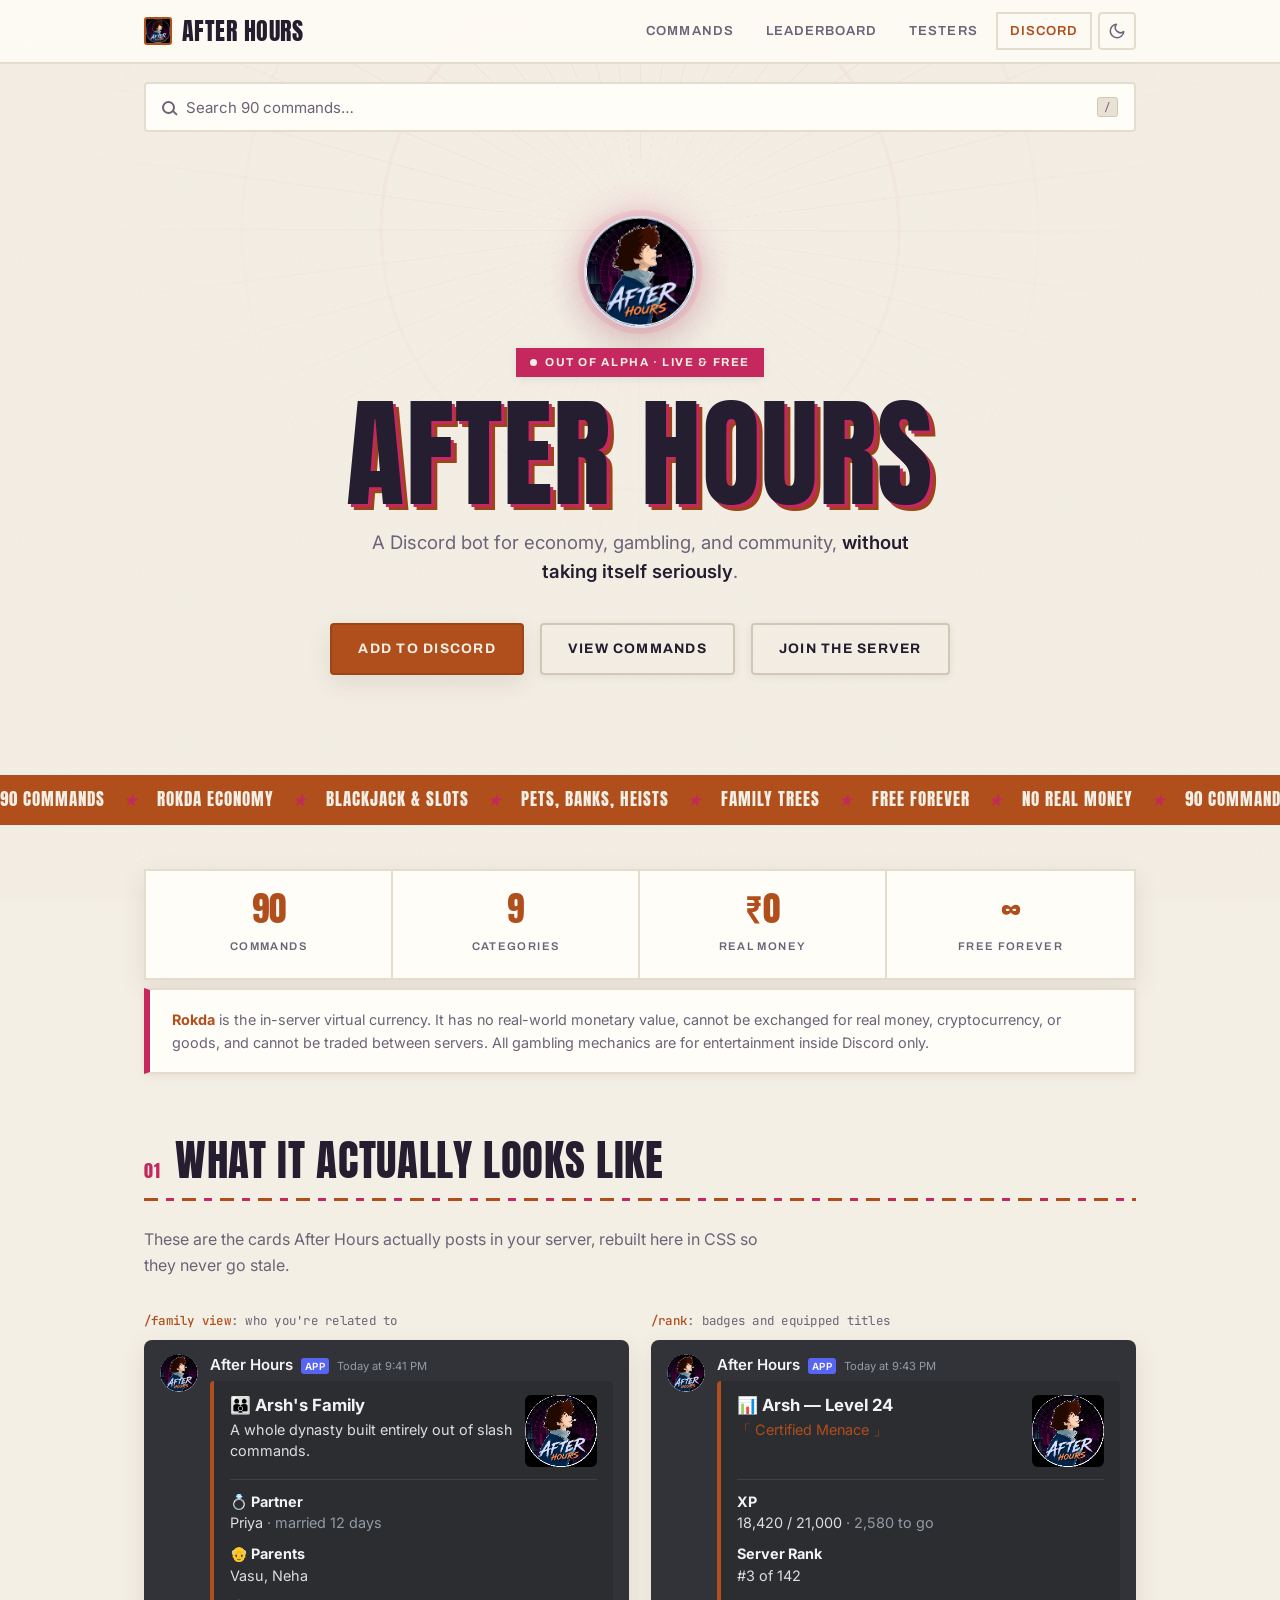
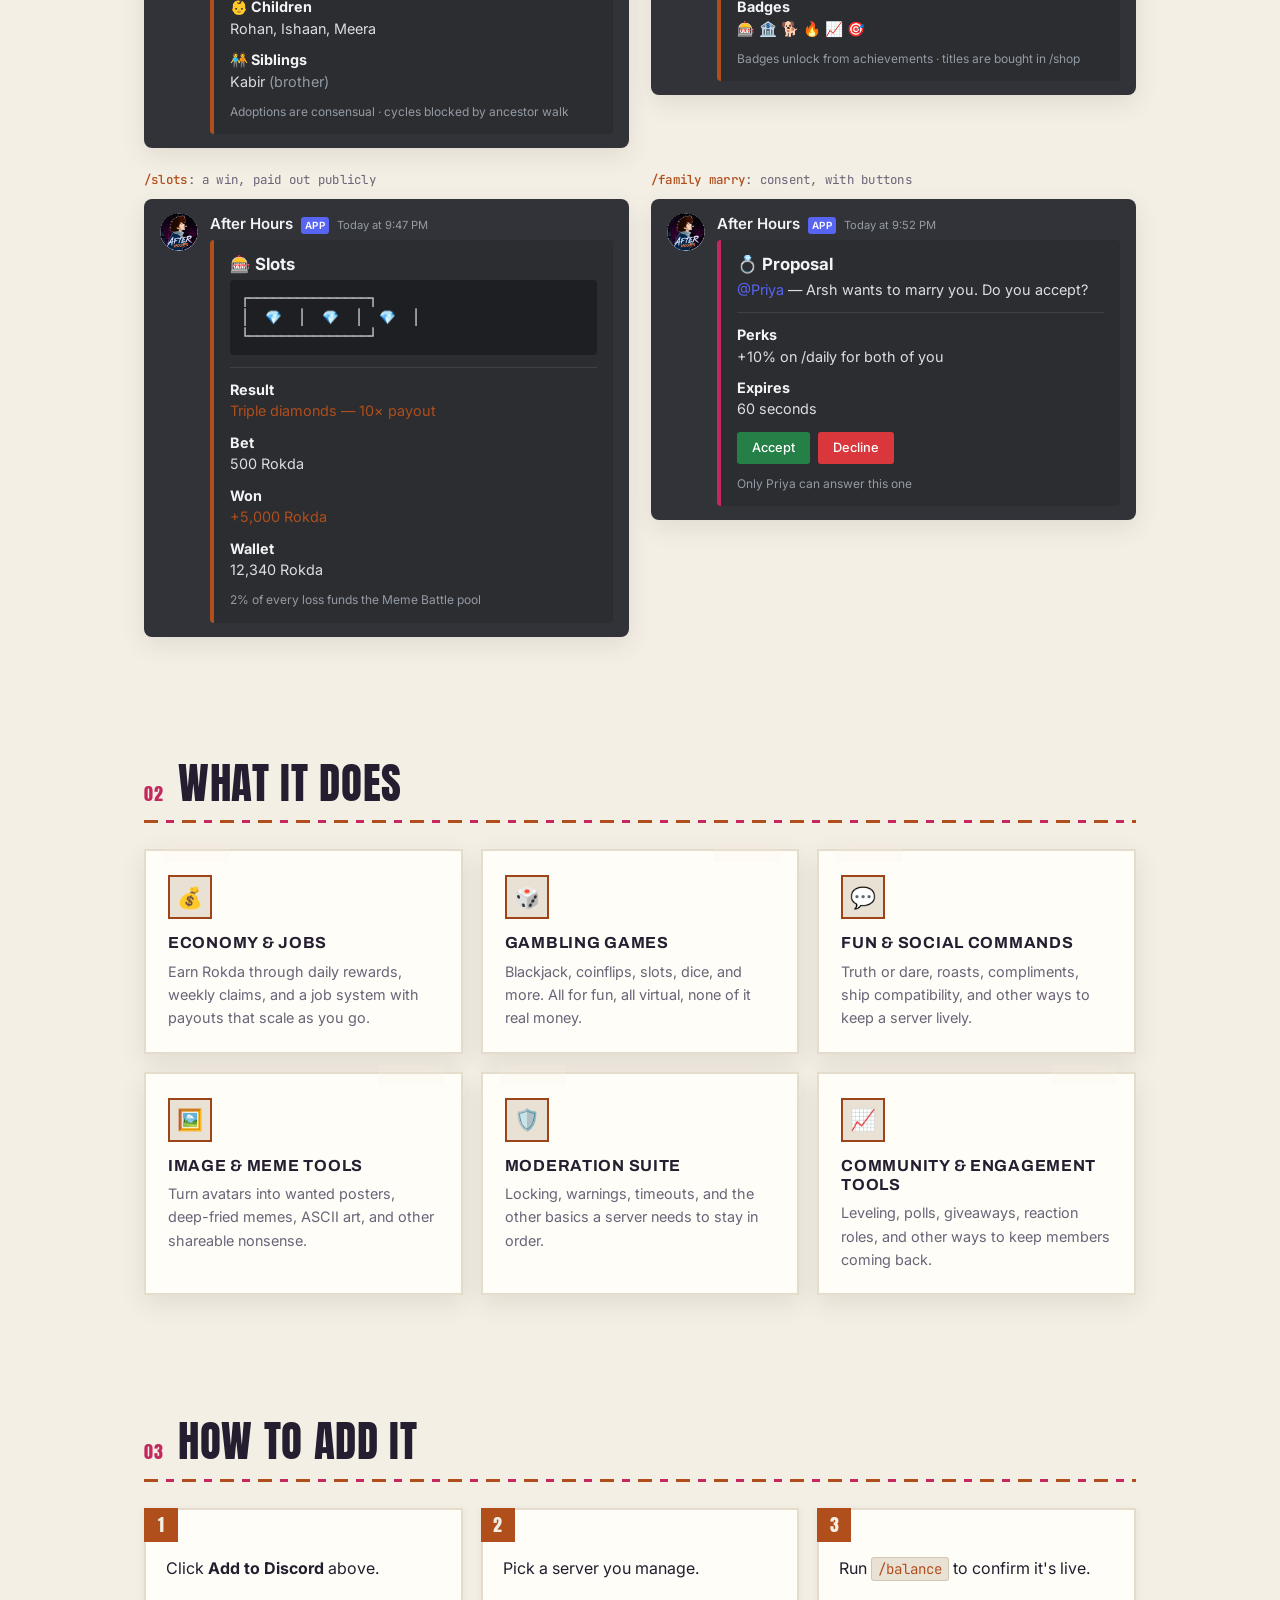
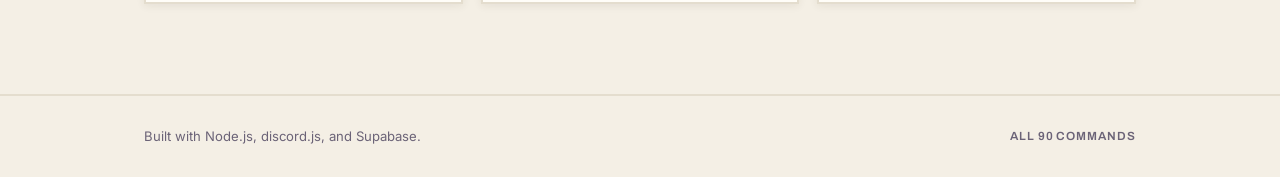
==== index.html @ ec066cab "Update Add-to-Discord invite to the correct permissions" ====
<!doctype html>
<html lang="en">
<head>
  <meta charset="UTF-8" />
  <meta name="viewport" content="width=device-width, initial-scale=1.0" />
  <script>(function(){try{var t=localStorage.getItem('ah-theme')||(matchMedia('(prefers-color-scheme: light)').matches?'light':'dark');document.documentElement.setAttribute('data-theme',t);}catch(e){}})();</script>
  <title>After Hours: A Discord Bot for Economy, Gambling &amp; Community</title>
  <meta name="description" content="After Hours is a Discord bot for economy, gambling, and community, without taking itself seriously. 90 commands, free forever." />

  <!-- Link previews. og:image is an absolute URL because Discord, Twitter and
       iMessage all fetch it without a page context — a relative path silently
       yields no card at all. 1200x630 is the ratio every one of them crops to.
       theme-color is what tints the stripe down the side of a Discord embed. -->
  <meta name="theme-color" content="#fd8547" />
  <link rel="canonical" href="https://afterhours.arshnah.in/" />

  <meta property="og:type" content="website" />
  <meta property="og:site_name" content="After Hours" />
  <meta property="og:url" content="https://afterhours.arshnah.in/" />
  <meta property="og:title" content="After Hours: A Discord Bot for Economy, Gambling &amp; Community" />
  <meta property="og:description" content="After Hours is a Discord bot for economy, gambling, and community, without taking itself seriously. 90 commands, free forever." />
  <meta property="og:image" content="https://afterhours.arshnah.in/assets/og.png" />
  <meta property="og:image:width" content="1200" />
  <meta property="og:image:height" content="630" />
  <meta property="og:image:alt" content="After Hours — a Discord bot for economy, gambling and community" />

  <meta name="twitter:card" content="summary_large_image" />
  <meta name="twitter:title" content="After Hours: A Discord Bot for Economy, Gambling &amp; Community" />
  <meta name="twitter:description" content="After Hours is a Discord bot for economy, gambling, and community, without taking itself seriously. 90 commands, free forever." />
  <meta name="twitter:image" content="https://afterhours.arshnah.in/assets/og.png" />


  <link rel="preconnect" href="https://fonts.googleapis.com" />
  <link rel="preconnect" href="https://fonts.gstatic.com" crossorigin />
  <link href="https://fonts.googleapis.com/css2?family=Anton&family=Archivo:wght@600;700&family=Inter:wght@400;500;600;700&family=JetBrains+Mono:wght@400;500&display=swap" rel="stylesheet" />

  <link rel="icon" type="image/png" href="assets/avatar-64.png" />
  <!-- Live stats source. Empty = disabled, and the hardcoded numbers below
       stand as-is. Set this to the API origin once it's behind TLS. -->
  <meta name="jugaad-api" content="https://jugaadapi.arshnah.in" />

  <link rel="stylesheet" href="styles.css" />
</head>
<body>

  <header class="site-header">
    <div class="container">
      <a href="index.html" class="site-logo"><img src="assets/avatar-128.png" alt="" class="logo-img" />After Hours</a>
      <nav class="site-nav">
        <a href="commands.html">Commands</a>
        <a href="leaderboard.html">Leaderboard</a>
        <a href="testers.html">Testers</a>
        <a href="https://discord.gg/CcgstekFs9" class="nav-discord">Discord</a>
        <button type="button" class="theme-toggle" id="theme-toggle" aria-label="Toggle light and dark theme" title="Toggle light / dark">
          <svg class="icon-sun" viewBox="0 0 24 24" fill="none" stroke="currentColor" stroke-width="2" stroke-linecap="round" stroke-linejoin="round" aria-hidden="true"><circle cx="12" cy="12" r="4"/><path d="M12 2v2M12 20v2M4.9 4.9l1.4 1.4M17.7 17.7l1.4 1.4M2 12h2M20 12h2M4.9 19.1l1.4-1.4M17.7 6.3l1.4-1.4"/></svg>
          <svg class="icon-moon" viewBox="0 0 24 24" fill="none" stroke="currentColor" stroke-width="2" stroke-linecap="round" stroke-linejoin="round" aria-hidden="true"><path d="M21 12.8A9 9 0 1 1 11.2 3 7 7 0 0 0 21 12.8z"/></svg>
        </button>
      </nav>
    </div>
  </header>

  <!-- index.html has nothing to filter in place, so its search field opens the
       palette. commands.html and testers.html use their own filter bars, which
       sit in the same spot, so every page has a search field under the header. -->
  <div class="search-trigger-wrap">
    <button type="button" class="search-trigger" id="search-trigger">
      <span class="mag" aria-hidden="true"></span>
      <span class="grow">Search 90 commands…</span>
      <kbd>/</kbd>
    </button>
  </div>

  <main>

    <section class="hero">
      <div class="container">
        <img src="assets/avatar-256.png" alt="After Hours bot avatar" class="hero-avatar" data-reveal />
        <span class="hero-badge" data-reveal><span class="dot"></span> Out of alpha &middot; live &amp; free</span>
        <h1 data-reveal data-reveal-delay="60">After Hours</h1>
        <p class="tagline" data-reveal data-reveal-delay="120">A Discord bot for economy, gambling, and community, <strong>without taking itself seriously</strong>.</p>
        <div class="hero-actions" data-reveal data-reveal-delay="180">
          <a href="https://discord.com/oauth2/authorize?client_id=1526129273075929159&permissions=1376939797590&integration_type=0&scope=bot+applications.commands" class="btn btn-primary">Add to Discord</a>
          <a href="commands.html" class="btn btn-secondary">View Commands</a>
          <a href="https://discord.gg/CcgstekFs9" class="btn btn-secondary">Join the Server</a>
        </div>
      </div>
    </section>

    <!-- The CSS scrolls the track to -50%, which is only seamless if the
         content is exactly two identical halves. Both copies live here rather
         than being cloned in JS so the loop can't break when JS doesn't run.
         Edit one span, edit the other to match. -->
    <div class="ticker" aria-hidden="true">
      <div class="ticker-track" id="ticker-track">
        <span>90 Commands<i class="sep">★</i>Rokda Economy<i class="sep">★</i>Blackjack &amp; Slots<i class="sep">★</i>Pets, Banks, Heists<i class="sep">★</i>Family Trees<i class="sep">★</i>Free Forever<i class="sep">★</i>No Real Money<i class="sep">★</i></span>
        <span>90 Commands<i class="sep">★</i>Rokda Economy<i class="sep">★</i>Blackjack &amp; Slots<i class="sep">★</i>Pets, Banks, Heists<i class="sep">★</i>Family Trees<i class="sep">★</i>Free Forever<i class="sep">★</i>No Real Money<i class="sep">★</i></span>
      </div>
    </div>

    <section class="stats-section" style="padding-top:44px;padding-bottom:0;">
      <div class="container">
        <div class="stat-strip" data-reveal>
          <div><span class="n" data-stat="commands">90</span><span class="l">Commands</span></div>
          <div><span class="n">9</span><span class="l">Categories</span></div>
          <div><span class="n">₹0</span><span class="l">Real Money</span></div>
          <div><span class="n">∞</span><span class="l">Free Forever</span></div>
        </div>
      </div>
    </section>

    <section class="compliance">
      <div class="container">
        <p><strong>Rokda</strong> is the in-server virtual currency. It has no real-world monetary value, cannot be exchanged for real money, cryptocurrency, or goods, and cannot be traded between servers. All gambling mechanics are for entertainment inside Discord only.</p>
      </div>
    </section>

    <!-- Proof. These are the bot's real Components V2 containers rebuilt in
         HTML/CSS — accent bar, heading, thumbnail, divider, fields, footer —
         so they can't go stale the way screenshots do. Structure mirrors
         rokdaContainer() in Jugaad-Bot/lib/components.js. -->
    <section class="proof">
      <div class="container">
        <div class="section-head" data-reveal>
          <span class="num">01</span>
          <h2>What it actually looks like</h2>
        </div>
        <div class="rule-torn"></div>
        <p class="section-intro" data-reveal>These are the cards After Hours actually posts in your server, rebuilt here in CSS so they never go stale.</p>

        <div class="proof-grid">

          <figure class="proof-item" data-reveal>
            <figcaption><b>/family view</b>: who you're related to</figcaption>
            <div class="dc">
              <div class="dc-msg">
                <img src="assets/avatar-128.png" alt="" class="dc-pfp" />
                <div class="dc-body">
                  <div class="dc-meta">
                    <span class="dc-name">After Hours</span>
                    <span class="dc-tag">App</span>
                    <span class="dc-time">Today at 9:41 PM</span>
                  </div>
                  <div class="dc-card">
                    <div class="dc-head">
                      <div>
                        <p class="dc-title">👪 Arsh's Family</p>
                        <p class="dc-desc">A whole dynasty built entirely out of slash commands.</p>
                      </div>
                      <img src="assets/avatar-128.png" alt="" class="dc-thumb" />
                    </div>
                    <hr class="dc-div" />
                    <div class="dc-field"><b>💍 Partner</b>Priya <span style="color:#949ba4">· married 12 days</span></div>
                    <div class="dc-field"><b>👴 Parents</b>Vasu, Neha</div>
                    <div class="dc-field"><b>👶 Children</b>Rohan, Ishaan, Meera</div>
                    <div class="dc-field"><b>🧑‍🤝‍🧑 Siblings</b>Kabir <span style="color:#949ba4">(brother)</span></div>
                    <p class="dc-foot">Adoptions are consensual · cycles blocked by ancestor walk</p>
                  </div>
                </div>
              </div>
            </div>
          </figure>

          <figure class="proof-item" data-reveal data-reveal-delay="80">
            <figcaption><b>/rank</b>: badges and equipped titles</figcaption>
            <div class="dc">
              <div class="dc-msg">
                <img src="assets/avatar-128.png" alt="" class="dc-pfp" />
                <div class="dc-body">
                  <div class="dc-meta">
                    <span class="dc-name">After Hours</span>
                    <span class="dc-tag">App</span>
                    <span class="dc-time">Today at 9:43 PM</span>
                  </div>
                  <div class="dc-card">
                    <div class="dc-head">
                      <div>
                        <p class="dc-title">📊 Arsh — Level 24</p>
                        <p class="dc-desc"><span class="dc-gold">「 Certified Menace 」</span></p>
                      </div>
                      <img src="assets/avatar-128.png" alt="" class="dc-thumb" />
                    </div>
                    <hr class="dc-div" />
                    <div class="dc-field"><b>XP</b>18,420 / 21,000 <span style="color:#949ba4">· 2,580 to go</span></div>
                    <div class="dc-field"><b>Server Rank</b>#3 of 142</div>
                    <div class="dc-field"><b>Badges</b>🎰 🏦 🐕 🔥 📈 🎯</div>
                    <p class="dc-foot">Badges unlock from achievements · titles are bought in /shop</p>
                  </div>
                </div>
              </div>
            </div>
          </figure>

          <figure class="proof-item" data-reveal>
            <figcaption><b>/slots</b>: a win, paid out publicly</figcaption>
            <div class="dc">
              <div class="dc-msg">
                <img src="assets/avatar-128.png" alt="" class="dc-pfp" />
                <div class="dc-body">
                  <div class="dc-meta">
                    <span class="dc-name">After Hours</span>
                    <span class="dc-tag">App</span>
                    <span class="dc-time">Today at 9:47 PM</span>
                  </div>
                  <div class="dc-card">
                    <p class="dc-title">🎰 Slots</p>
                    <pre class="dc-mono">┌───────────────┐
│  💎  │  💎  │  💎  │
└───────────────┘</pre>
                    <hr class="dc-div" />
                    <div class="dc-field"><b>Result</b><span class="dc-gold">Triple diamonds — 10× payout</span></div>
                    <div class="dc-field"><b>Bet</b>500 Rokda</div>
                    <div class="dc-field"><b>Won</b><span class="dc-gold">+5,000 Rokda</span></div>
                    <div class="dc-field"><b>Wallet</b>12,340 Rokda</div>
                    <p class="dc-foot">2% of every loss funds the Meme Battle pool</p>
                  </div>
                </div>
              </div>
            </div>
          </figure>

          <figure class="proof-item" data-reveal data-reveal-delay="80">
            <figcaption><b>/family marry</b>: consent, with buttons</figcaption>
            <div class="dc">
              <div class="dc-msg">
                <img src="assets/avatar-128.png" alt="" class="dc-pfp" />
                <div class="dc-body">
                  <div class="dc-meta">
                    <span class="dc-name">After Hours</span>
                    <span class="dc-tag">App</span>
                    <span class="dc-time">Today at 9:52 PM</span>
                  </div>
                  <div class="dc-card red">
                    <p class="dc-title">💍 Proposal</p>
                    <p class="dc-desc"><span style="color:#5865f2">@Priya</span> — Arsh wants to marry you. Do you accept?</p>
                    <hr class="dc-div" />
                    <div class="dc-field"><b>Perks</b>+10% on /daily for both of you</div>
                    <div class="dc-field"><b>Expires</b>60 seconds</div>
                    <div class="dc-btns">
                      <span class="dc-btn green">Accept</span>
                      <span class="dc-btn red">Decline</span>
                    </div>
                    <p class="dc-foot">Only Priya can answer this one</p>
                  </div>
                </div>
              </div>
            </div>
          </figure>

        </div>
      </div>
    </section>

    <section class="features">
      <div class="container">
        <div class="section-head" data-reveal>
          <span class="num">02</span>
          <h2>What it does</h2>
        </div>
        <div class="rule-torn"></div>
        <div class="feature-grid">
          <article class="feature-card" data-reveal>
            <span class="icon">💰</span>
            <h3>Economy &amp; Jobs</h3>
            <p>Earn Rokda through daily rewards, weekly claims, and a job system with payouts that scale as you go.</p>
          </article>
          <article class="feature-card" data-reveal data-reveal-delay="70">
            <span class="icon">🎲</span>
            <h3>Gambling Games</h3>
            <p>Blackjack, coinflips, slots, dice, and more. All for fun, all virtual, none of it real money.</p>
          </article>
          <article class="feature-card" data-reveal data-reveal-delay="140">
            <span class="icon">💬</span>
            <h3>Fun &amp; Social Commands</h3>
            <p>Truth or dare, roasts, compliments, ship compatibility, and other ways to keep a server lively.</p>
          </article>
          <article class="feature-card" data-reveal>
            <span class="icon">🖼️</span>
            <h3>Image &amp; Meme Tools</h3>
            <p>Turn avatars into wanted posters, deep-fried memes, ASCII art, and other shareable nonsense.</p>
          </article>
          <article class="feature-card" data-reveal data-reveal-delay="70">
            <span class="icon">🛡️</span>
            <h3>Moderation Suite</h3>
            <p>Locking, warnings, timeouts, and the other basics a server needs to stay in order.</p>
          </article>
          <article class="feature-card" data-reveal data-reveal-delay="140">
            <span class="icon">📈</span>
            <h3>Community &amp; Engagement Tools</h3>
            <p>Leveling, polls, giveaways, reaction roles, and other ways to keep members coming back.</p>
          </article>
        </div>
      </div>
    </section>

    <section class="how-to-add">
      <div class="container">
        <div class="section-head" data-reveal>
          <span class="num">03</span>
          <h2>How to add it</h2>
        </div>
        <div class="rule-torn"></div>
        <ol class="steps">
          <li data-reveal>Click <strong>Add to Discord</strong> above.</li>
          <li data-reveal data-reveal-delay="70">Pick a server you manage.</li>
          <li data-reveal data-reveal-delay="140">Run <code>/balance</code> to confirm it's live.</li>
        </ol>
      </div>
    </section>

  </main>

  <footer class="site-footer">
    <div class="container">
      <span>Built with Node.js, discord.js, and Supabase.</span>
      <a href="commands.html">All 90 Commands</a>
    </div>
  </footer>

  <button type="button" class="to-top" aria-label="Back to top">
    <svg viewBox="0 0 24 24" fill="none" stroke="currentColor" stroke-width="2.4" stroke-linecap="round" stroke-linejoin="round" aria-hidden="true">
      <path d="M12 19V5M5 12l7-7 7 7" />
    </svg>
  </button>

  <script src="script.js"></script>
</body>
</html>
---- styles.css ----
/* ==========================================================================
   After Hours — shared stylesheet

   Design lane: the avatar's own world. A city after midnight, a ferris wheel
   turning behind him, neon doing the work the sun isn't. Violet-black ground,
   ember and magenta signage, periwinkle haze where paper used to be.

   This replaced a truck-art / risograph poster lane. The translation that
   mattered was not the palette but the DEVICES: offset shadows and taped tilts
   are how ink sits on paper, and neither means anything at night. They became
   glow and alignment. The halftone dot field became the ferris wheel.

   The one deliberate exception: the Discord mockups on the landing page keep
   real Discord greys. The contrast is the point — a lit street wrapped around
   a pristine screenshot-accurate card reads as "proof".
   ========================================================================== */

:root {
  /* ── After Hours ──────────────────────────────────────────────────────────
     Every value below is sampled from the avatar, so the site and the profile
     picture are the same place: a city at night, a ferris wheel behind him,
     neon holding the dark up.

     The base is violet-black, NOT neutral black — the avatar's night has a
     purple cast and a grey-black next to it reads as dead. */
  --night: #0a0710;
  --night-deep: #06040b;
  --night-raise: #17111f;
  --night-raise-hi: #221a2d;

  /* The pale "AFTER" lettering. Stands in for what used to be newsprint —
     there is no paper in a night scene, so the light value is haze. */
  --haze: #bacafc;
  --haze-dim: #8f9ac9;

  --edge: #2a2038;
  --edge-hi: #3d2f52;

  --text: #e4e6f5;
  --text-muted: #8b86a0;

  /* The orange "HOURS" lettering. Matches ROKDA_GOLD (0xfd8547) in
     lib/embeds.js, so an embed and the site are literally the same orange. */
  --ember: #fd8547;
  --ember-hi: #ffa877;
  --ember-deep: #c25f2c;
  /* The ferris wheel behind him. */
  --neon: #d6336c;
  /* His jacket. */
  --deep-blue: #0c4275;

  --ember-rgb: 253, 133, 71;
  --neon-rgb: 214, 51, 108;
  --deep-blue-rgb: 12, 66, 117;
  --haze-rgb: 186, 202, 252;

  /* ── Names the rest of the sheet already uses ──────────────────────────────
     1,900 lines and four pages reference the old truck-art names. Repointing
     them here retones the whole site from one block, instead of a rename that
     would touch every rule and every page for no visual difference. */
  --ink: var(--night);
  --ink-deep: var(--night-deep);
  --ink-raise: var(--night-raise);
  --ink-raise-hi: var(--night-raise-hi);
  --paper: var(--haze);
  --paper-dim: var(--haze-dim);
  --rule: var(--edge);
  --rule-hi: var(--edge-hi);

  --gold: var(--ember);
  --gold-hi: var(--ember-hi);
  --gold-deep: var(--ember-deep);
  --vermilion: var(--neon);
  --marigold: var(--ember-hi);
  --peacock: var(--deep-blue);

  --gold-rgb: var(--ember-rgb);
  --vermilion-rgb: var(--neon-rgb);
  --marigold-rgb: var(--ember-rgb);
  --peacock-rgb: var(--deep-blue-rgb);

  /* Legacy aliases — commands.html / testers.html markup still asks for these. */
  --accent: var(--gold);
  --accent-hover: var(--gold-hi);
  --accent-rgb: var(--gold-rgb);
  --success: var(--peacock);
  --warning: var(--vermilion);
  --success-rgb: var(--peacock-rgb);
  --warning-rgb: var(--vermilion-rgb);
  --surface: var(--ink-raise);
  --surface-hi: var(--ink-raise-hi);
  --border: var(--rule);
  --border-hi: var(--rule-hi);
  --bg: var(--ink);
  --bg-deep: var(--ink-deep);

  --font-display: "Anton", "Arial Narrow", sans-serif;
  --font-heading: "Archivo", "Inter", sans-serif;
  --font-body: "Inter", sans-serif;
  --font-mono: "JetBrains Mono", ui-monospace, monospace;

  --content-width: 1040px;
  --radius: 4px;
  --radius-lg: 6px;

  --ease: cubic-bezier(0.4, 0, 0.2, 1);
  --ease-out: cubic-bezier(0.16, 1, 0.3, 1);
  --t-fast: 140ms var(--ease);
  --t-med: 260ms var(--ease);

  /* Hard offset shadows are a PRINT device — ink sitting proud of paper. This
     page is lit signage now, so depth comes from glow and falloff instead.
     Same variable names, so every card and button converts at once. */
  --shadow-sm: 0 2px 10px rgba(0, 0, 0, 0.5);
  --shadow-md: 0 6px 22px rgba(0, 0, 0, 0.55);
  --shadow-lg: 0 14px 44px rgba(0, 0, 0, 0.62);
  --shadow-gold: 0 0 24px rgba(var(--ember-rgb), 0.34);

  /* Tokenised so light mode retones them from one place: the translucent
     sticky header, and the hard offset shadow on buttons and feature cards. */
  --header-bg: rgba(16, 13, 10, 0.86);
  --header-bg-scrolled: rgba(16, 13, 10, 0.96);
  --offset-ink: rgba(0, 0, 0, 0.6);
  --shadow-neon: 0 0 26px rgba(var(--neon-rgb), 0.3);
}

* {
  box-sizing: border-box;
}

html {
  scroll-behavior: smooth;
}

body {
  margin: 0;
  background: var(--ink);
  color: var(--text);
  font-family: var(--font-body);
  font-size: 16px;
  line-height: 1.62;
  -webkit-font-smoothing: antialiased;
  position: relative;
  overflow-x: hidden;
}

/* ── The ferris wheel ───────────────────────────────────────────────────────
   The structure standing behind him in the avatar, rebuilt in CSS and parked
   behind the hero so the page opens on the same view the profile picture does.

   This replaces a halftone dot field, which was the right texture for a
   newsprint poster and means nothing at night. Spokes are a repeating conic
   gradient, the rims are ring stops in a radial gradient, and the whole thing
   is masked to fade out well before it reaches any text.

   No image, no markup, no animation — it is scenery, and a background that
   moves would fight the content for attention. */
body::before {
  content: "";
  position: fixed;
  top: -30vmax;
  left: 50%;
  width: 96vmax;
  height: 96vmax;
  transform: translateX(-50%);
  z-index: 0;
  pointer-events: none;
  background-image:
    repeating-conic-gradient(
      from 0deg,
      rgba(var(--neon-rgb), 0.19) 0deg 0.32deg,
      transparent 0.32deg 7.5deg
    ),
    radial-gradient(
      circle,
      transparent 0 29.6%,
      rgba(var(--neon-rgb), 0.17) 29.6% 30%,
      transparent 30% 45.6%,
      rgba(var(--neon-rgb), 0.13) 45.6% 46%,
      transparent 46% 61.6%,
      rgba(var(--neon-rgb), 0.09) 61.6% 62%,
      transparent 62%
    );
  -webkit-mask-image: radial-gradient(circle at 50% 32%, #000 6%, transparent 58%);
  mask-image: radial-gradient(circle at 50% 32%, #000 6%, transparent 58%);
  opacity: 0.9;
}

body::after {
  content: "";
  position: fixed;
  inset: 0;
  z-index: 0;
  pointer-events: none;
  opacity: 0.05;
  background-image: url("data:image/svg+xml,%3Csvg xmlns='http://www.w3.org/2000/svg' width='140' height='140'%3E%3Cfilter id='n'%3E%3CfeTurbulence type='fractalNoise' baseFrequency='0.85' numOctaves='3'/%3E%3C/filter%3E%3Crect width='140' height='140' filter='url(%23n)'/%3E%3C/svg%3E");
}

body > * {
  position: relative;
  z-index: 1;
}

::selection {
  background: var(--vermilion);
  color: #fff;
}

* {
  scrollbar-width: thin;
  scrollbar-color: var(--rule-hi) transparent;
}

::-webkit-scrollbar {
  width: 11px;
  height: 11px;
}

::-webkit-scrollbar-track {
  background: var(--ink-deep);
}

::-webkit-scrollbar-thumb {
  background: var(--rule-hi);
  border: 3px solid var(--ink-deep);
  border-radius: 6px;
}

::-webkit-scrollbar-thumb:hover {
  background: var(--gold-deep);
}

h1, h2, h3, h4 {
  font-family: var(--font-heading);
  font-weight: 700;
  line-height: 1.2;
  margin: 0 0 0.6em 0;
  letter-spacing: -0.01em;
}

p {
  margin: 0 0 1em 0;
}

a {
  color: var(--gold);
  text-decoration: none;
  transition: color var(--t-fast);
}

a:hover {
  color: var(--gold-hi);
}

:focus-visible {
  outline: 2px dashed var(--marigold);
  outline-offset: 3px;
}

code, .mono {
  font-family: var(--font-mono);
}

.container {
  max-width: var(--content-width);
  margin: 0 auto;
  padding: 0 24px;
}

/* ── Header ────────────────────────────────────────────────────────────── */

.site-header {
  border-bottom: 2px solid var(--rule);
  background: var(--header-bg);
  -webkit-backdrop-filter: blur(12px) saturate(150%);
  backdrop-filter: blur(12px) saturate(150%);
  position: sticky;
  top: 0;
  z-index: 20;
  transition: border-color var(--t-med), background var(--t-med);
}

.site-header.scrolled {
  background: var(--header-bg-scrolled);
  border-bottom-color: var(--gold-deep);
}

.site-header .container {
  display: flex;
  align-items: center;
  justify-content: space-between;
  height: 62px;
}

.site-logo {
  font-family: var(--font-display);
  font-weight: 400;
  font-size: 1.5rem;
  letter-spacing: 0.02em;
  text-transform: uppercase;
  color: var(--text);
  display: inline-flex;
  align-items: center;
  gap: 10px;
}

.site-logo:hover {
  color: var(--gold);
}

.logo-img {
  width: 28px;
  height: 28px;
  border-radius: 3px;
  border: 2px solid var(--gold);
  transition: transform var(--t-med) var(--ease-out);
}

.site-logo:hover .logo-img {
  transform: none;
}

.site-nav {
  display: flex;
  align-items: center;
  gap: 4px;
}

.site-nav a {
  color: var(--text-muted);
  font-family: var(--font-heading);
  font-weight: 600;
  font-size: 0.82rem;
  text-transform: uppercase;
  letter-spacing: 0.08em;
  padding: 6px 12px;
  border: 2px solid transparent;
  transition: color var(--t-fast), border-color var(--t-fast), background var(--t-fast);
}

/* The one nav item that leaves the site, so it carries the border at rest
   rather than only on hover. Same hover treatment as the rest, so it reads as
   part of the nav and not as an ad. */
.site-nav a.nav-discord {
  color: var(--gold);
  border-color: var(--rule);
}

.site-nav a:hover {
  color: var(--ink);
  background: var(--gold);
  border-color: var(--gold);
}

/* ── Buttons ───────────────────────────────────────────────────────────── */

.btn {
  display: inline-block;
  padding: 13px 26px;
  font-family: var(--font-heading);
  font-weight: 700;
  font-size: 0.86rem;
  text-transform: uppercase;
  letter-spacing: 0.09em;
  border: 2px solid var(--ink);
  border-radius: var(--radius);
  cursor: pointer;
  position: relative;
  transition: transform var(--t-fast), box-shadow var(--t-fast), background var(--t-fast),
    color var(--t-fast), border-color var(--t-fast);
}

/* Hard offset shadow, no blur — screen-print, not drop-shadow. */
.btn-primary {
  background: var(--gold);
  color: var(--ink);
  border-color: var(--gold-deep);
  box-shadow: var(--shadow-md);
}

.btn-primary:hover {
  color: var(--ink);
  background: var(--gold-hi);
  transform: translate(-2px, -2px);
  box-shadow: 6px 6px 0 var(--offset-ink);
}

.btn-primary:active {
  transform: translate(2px, 2px);
  box-shadow: 1px 1px 0 var(--offset-ink);
}

.btn-secondary {
  background: transparent;
  border-color: var(--rule-hi);
  color: var(--text);
  box-shadow: var(--shadow-sm);
}

.btn-secondary:hover {
  border-color: var(--vermilion);
  color: var(--vermilion);
  transform: translate(-2px, -2px);
  box-shadow: 4px 4px 0 var(--offset-ink);
}

.btn-secondary:active {
  transform: translate(1px, 1px);
  box-shadow: none;
}

/* ── Hero ──────────────────────────────────────────────────────────────── */

.hero {
  padding: 84px 0 56px;
  text-align: center;
  position: relative;
}

/* Round, because the art is already a circular badge and squaring it off cropped
   the ring he was drawn inside. It sits at the hub of the ferris wheel behind
   it, so the page opens on the same composition as the avatar itself. */
.hero-avatar {
  width: 112px;
  height: 112px;
  display: block;
  margin: 0 auto 20px;
  border: 2px solid rgba(var(--haze-rgb), 0.45);
  border-radius: 50%;
  box-shadow:
    0 0 0 6px rgba(var(--neon-rgb), 0.09),
    0 0 38px rgba(var(--neon-rgb), 0.34),
    var(--shadow-lg);
  transform: none;
}

.hero-badge {
  display: inline-flex;
  align-items: center;
  gap: 8px;
  font-family: var(--font-heading);
  font-size: 0.72rem;
  font-weight: 700;
  letter-spacing: 0.14em;
  text-transform: uppercase;
  color: var(--ink);
  background: var(--vermilion);
  padding: 5px 14px;
  margin-bottom: 22px;
  transform: none;
  box-shadow: var(--shadow-sm);
}

.hero-badge .dot {
  width: 7px;
  height: 7px;
  border-radius: 50%;
  background: var(--ink);
  animation: blink 1.4s steps(1) infinite;
}

@keyframes blink {
  0%, 60% { opacity: 1; }
  61%, 100% { opacity: 0.15; }
}

.hero h1 {
  font-family: var(--font-display);
  font-weight: 400;
  font-size: clamp(3.6rem, 12vw, 7.5rem);
  line-height: 0.9;
  letter-spacing: 0.01em;
  text-transform: uppercase;
  margin: 0 0 0.18em;
  color: var(--paper);
  /* Layered offset prints — the cheap-poster misregistration look. */
  text-shadow:
    3px 3px 0 var(--vermilion),
    6px 6px 0 var(--gold-deep);
}

.hero .tagline {
  color: var(--text-muted);
  font-size: 1.16rem;
  max-width: 560px;
  margin: 0 auto 2em;
  line-height: 1.55;
}

.hero .tagline strong {
  color: var(--paper);
  font-weight: 600;
}

.hero-actions {
  display: flex;
  gap: 16px;
  justify-content: center;
  flex-wrap: wrap;
}

/* ── Marquee ticker ────────────────────────────────────────────────────── */

.ticker {
  border-top: 2px solid var(--gold);
  border-bottom: 2px solid var(--gold);
  background: var(--gold);
  color: var(--ink);
  overflow: hidden;
  padding: 0;
  margin: 44px 0 0;
  white-space: nowrap;
}

.ticker-track {
  display: inline-flex;
  align-items: center;
  gap: 0;
  animation: scroll-left 34s linear infinite;
  will-change: transform;
}

.ticker:hover .ticker-track {
  animation-play-state: paused;
}

.ticker span {
  font-family: var(--font-display);
  font-size: 1.05rem;
  letter-spacing: 0.06em;
  text-transform: uppercase;
  padding: 9px 0;
}

.ticker .sep {
  padding: 0 18px;
  color: var(--vermilion);
}

@keyframes scroll-left {
  from { transform: translateX(0); }
  to { transform: translateX(-50%); }
}

/* ── Stat strip ────────────────────────────────────────────────────────── */

.stat-strip {
  display: grid;
  grid-template-columns: repeat(4, 1fr);
  gap: 0;
  border: 2px solid var(--rule);
  background: var(--ink-raise);
  margin: 0;
  box-shadow: var(--shadow-md);
}

.stat-strip div {
  padding: 20px 16px;
  text-align: center;
  border-right: 2px solid var(--rule);
}

.stat-strip div:last-child {
  border-right: none;
}

.stat-strip .n {
  display: block;
  font-family: var(--font-display);
  font-size: 2.2rem;
  line-height: 1;
  color: var(--gold);
  margin-bottom: 6px;
}

.stat-strip .l {
  font-family: var(--font-heading);
  font-size: 0.7rem;
  font-weight: 600;
  text-transform: uppercase;
  letter-spacing: 0.12em;
  color: var(--text-muted);
}

/* ── Sections ──────────────────────────────────────────────────────────── */

section {
  padding: 60px 0;
}

.section-head {
  display: flex;
  align-items: baseline;
  gap: 14px;
  margin-bottom: 8px;
}

.section-head .num {
  font-family: var(--font-display);
  font-size: 1.1rem;
  color: var(--vermilion);
  letter-spacing: 0.06em;
  flex: none;
}

section > .container > h2,
.section-head h2 {
  font-family: var(--font-display);
  font-weight: 400;
  font-size: clamp(1.9rem, 4.6vw, 2.7rem);
  text-transform: uppercase;
  letter-spacing: 0.015em;
  color: var(--paper);
  margin: 0;
}

.section-intro {
  color: var(--text-muted);
  max-width: 620px;
  margin-bottom: 32px;
}

/* Torn-edge rule under a section head */
.rule-torn {
  height: 3px;
  background: repeating-linear-gradient(
    90deg,
    var(--gold) 0 14px,
    transparent 14px 22px,
    var(--vermilion) 22px 30px,
    transparent 30px 38px
  );
  margin: 12px 0 26px;
}

/* ── Compliance notice ─────────────────────────────────────────────────── */

.compliance {
  padding: 8px 0 0;
}

.compliance .container {
  background: var(--ink-raise);
  border: 2px solid var(--rule);
  border-left: 6px solid var(--vermilion);
  padding: 18px 22px;
  max-width: calc(var(--content-width) - 48px);
  box-shadow: var(--shadow-sm);
}

.compliance p {
  margin: 0;
  font-size: 0.9rem;
  color: var(--text-muted);
}

.compliance strong {
  color: var(--gold);
}

/* ── Proof: Discord Components V2 mockups ──────────────────────────────────
   Rebuilt in pure HTML/CSS from lib/components.js rokdaContainer(): accent bar
   on the left, `## title` heading, description, optional thumbnail, a divider
   before fields, `**name**` + value blocks, and `-# footer` subtext.
   Deliberately uses Discord's own greys, not the site palette. */

.proof-grid {
  display: grid;
  grid-template-columns: repeat(2, 1fr);
  gap: 22px;
  align-items: start;
}

.proof-item > figcaption {
  font-family: var(--font-mono);
  font-size: 0.78rem;
  color: var(--text-muted);
  margin-bottom: 9px;
  letter-spacing: 0.02em;
}

.proof-item > figcaption b {
  color: var(--gold);
  font-weight: 500;
}

.proof-item {
  margin: 0;
}

.dc {
  background: #313338;
  border-radius: 8px;
  padding: 14px 16px;
  font-family: "gg sans", "Inter", sans-serif;
  font-size: 0.9rem;
  line-height: 1.42;
  color: #dbdee1;
  box-shadow: var(--shadow-md);
}

.dc-msg {
  display: flex;
  gap: 12px;
}

.dc-pfp {
  width: 38px;
  height: 38px;
  border-radius: 50%;
  flex: none;
  object-fit: cover;
}

.dc-body {
  min-width: 0;
  flex: 1;
}

.dc-meta {
  display: flex;
  align-items: baseline;
  gap: 8px;
  margin-bottom: 5px;
}

.dc-name {
  font-weight: 600;
  color: #f2f3f5;
  font-size: 0.94rem;
}

.dc-tag {
  background: #5865f2;
  color: #fff;
  font-size: 0.62rem;
  font-weight: 600;
  padding: 1px 4px;
  border-radius: 3px;
  text-transform: uppercase;
  letter-spacing: 0.03em;
}

.dc-time {
  font-size: 0.7rem;
  color: #949ba4;
}

/* The container itself — accent bar is the left border. */
.dc-card {
  background: #2b2d31;
  border-left: 4px solid var(--gold);
  border-radius: 4px;
  padding: 14px 16px;
  position: relative;
  overflow: hidden;
}

.dc-card.red {
  border-left-color: var(--vermilion);
}

.dc-head {
  display: flex;
  gap: 12px;
  align-items: flex-start;
  justify-content: space-between;
}

.dc-title {
  font-size: 1.05rem;
  font-weight: 700;
  color: #f2f3f5;
  margin: 0 0 4px;
  font-family: "gg sans", "Inter", sans-serif;
  line-height: 1.3;
}

.dc-desc {
  margin: 0;
  color: #dbdee1;
}

.dc-thumb {
  width: 72px;
  height: 72px;
  border-radius: 6px;
  flex: none;
  object-fit: cover;
}

.dc-div {
  height: 1px;
  background: #3f4147;
  border: 0;
  margin: 12px 0;
}

.dc-field {
  margin-bottom: 11px;
}

.dc-field:last-child {
  margin-bottom: 0;
}

.dc-field b {
  display: block;
  color: #f2f3f5;
  font-weight: 700;
  margin-bottom: 1px;
}

.dc-foot {
  font-size: 0.75rem;
  color: #949ba4;
  margin: 11px 0 0;
}

.dc-btns {
  display: flex;
  gap: 8px;
  margin-top: 12px;
}

.dc-btn {
  font-size: 0.8rem;
  font-weight: 500;
  padding: 7px 15px;
  border-radius: 3px;
  color: #fff;
  background: #4e5058;
}

.dc-btn.green { background: #248046; }
.dc-btn.red { background: #da373c; }

.dc-mono {
  font-family: var(--font-mono);
  font-size: 0.84rem;
  background: #1e1f22;
  border-radius: 4px;
  padding: 9px 11px;
  color: #c9cdd3;
  white-space: pre;
  overflow-x: auto;
  margin: 0;
}

.dc-gold { color: var(--gold); }

/* ── Feature cards ─────────────────────────────────────────────────────── */

.feature-grid {
  display: grid;
  grid-template-columns: repeat(3, 1fr);
  gap: 18px;
}

.feature-card {
  background: var(--ink-raise);
  border: 2px solid var(--rule);
  padding: 24px 22px 22px;
  position: relative;
  box-shadow: var(--shadow-md);
  transition: transform var(--t-med) var(--ease-out), border-color var(--t-med),
    box-shadow var(--t-med), background var(--t-med);
}

/* Strip of tape across the top-left corner. */
.feature-card::before {
  content: "";
  position: absolute;
  top: -9px;
  left: 18px;
  width: 62px;
  height: 20px;
  background: rgba(244, 237, 224, 0.16);
  border-left: 1px dashed rgba(244, 237, 224, 0.3);
  border-right: 1px dashed rgba(244, 237, 224, 0.3);
  transform: none;
  pointer-events: none;
}

.feature-card:nth-child(even)::before {
  left: auto;
  right: 18px;
  transform: none;
}

.feature-card:hover {
  transform: translate(-3px, -3px);
  border-color: var(--gold-deep);
  background: var(--ink-raise-hi);
  box-shadow: 7px 7px 0 var(--offset-ink);
}

.feature-card .icon {
  font-size: 1.3rem;
  display: inline-flex;
  align-items: center;
  justify-content: center;
  width: 44px;
  height: 44px;
  margin-bottom: 14px;
  background: var(--ink-deep);
  border: 2px solid var(--gold-deep);
  transition: transform var(--t-med) var(--ease-out), border-color var(--t-med);
}

.feature-card:hover .icon {
  transform: scale(1.06);
  border-color: var(--vermilion);
}

.feature-card h3 {
  font-family: var(--font-heading);
  font-size: 1rem;
  font-weight: 700;
  text-transform: uppercase;
  letter-spacing: 0.045em;
  color: var(--paper);
  margin-bottom: 0.45em;
}

.feature-card p {
  color: var(--text-muted);
  font-size: 0.9rem;
  margin: 0;
}

/* ── Steps ─────────────────────────────────────────────────────────────── */

.steps {
  list-style: none;
  counter-reset: step;
  margin: 0;
  padding: 0;
  display: grid;
  grid-template-columns: repeat(3, 1fr);
  gap: 18px;
}

.steps li {
  counter-increment: step;
  background: var(--ink-raise);
  border: 2px solid var(--rule);
  padding: 46px 20px 20px;
  position: relative;
  box-shadow: var(--shadow-sm);
  transition: transform var(--t-med) var(--ease-out), border-color var(--t-med), box-shadow var(--t-med);
}

.steps li:hover {
  transform: translate(-2px, -2px);
  border-color: var(--gold-deep);
  box-shadow: var(--shadow-md);
}

.steps li::before {
  content: counter(step);
  position: absolute;
  top: -2px;
  left: -2px;
  width: 34px;
  height: 34px;
  display: flex;
  align-items: center;
  justify-content: center;
  font-family: var(--font-display);
  font-size: 1.15rem;
  color: var(--ink);
  background: var(--gold);
}

.steps code {
  background: var(--ink-deep);
  border: 1px solid var(--rule-hi);
  border-radius: 3px;
  padding: 2px 6px;
  font-size: 0.88rem;
  color: var(--gold);
}

/* ── Footer ────────────────────────────────────────────────────────────── */

.site-footer {
  border-top: 2px solid var(--rule);
  padding: 30px 0;
  margin-top: 30px;
}

.site-footer .container {
  color: var(--text-muted);
  font-size: 0.82rem;
  display: flex;
  justify-content: space-between;
  flex-wrap: wrap;
  gap: 10px;
  align-items: center;
}

.site-footer a {
  color: var(--text-muted);
  font-family: var(--font-heading);
  font-weight: 600;
  text-transform: uppercase;
  letter-spacing: 0.08em;
  font-size: 0.74rem;
}

.site-footer a:hover {
  color: var(--gold);
}

/* ── Scroll reveal ─────────────────────────────────────────────────────────
   Hidden state is scoped under .js-reveal, which script.js only adds once it
   has confirmed it can run the animation — so a JS failure degrades to "no
   animation" rather than "blank page". */

.js-reveal [data-reveal] {
  opacity: 0;
  transform: translateY(16px);
  transition: opacity 560ms var(--ease-out), transform 560ms var(--ease-out);
}

.js-reveal [data-reveal].revealed {
  opacity: 1;
  transform: none;
}

/* ==========================================================================
   commands.html
   ========================================================================== */

.commands-page {
  display: grid;
  grid-template-columns: 210px 1fr;
  gap: 40px;
  align-items: start;
  max-width: var(--content-width);
  margin: 0 auto;
  padding: 40px 24px 96px;
}

.build-note {
  grid-column: 1 / -1;
  color: var(--text-muted);
  font-size: 0.86rem;
  background: var(--ink-raise);
  border: 2px solid var(--rule);
  border-left: 6px solid var(--marigold);
  padding: 12px 16px;
  margin-bottom: 10px;
}

.legend {
  grid-column: 1 / -1;
  display: flex;
  flex-wrap: wrap;
  gap: 20px;
  align-items: center;
  color: var(--text-muted);
  font-size: 0.82rem;
  border: 2px solid var(--rule);
  padding: 13px 17px;
  margin-bottom: 10px;
}

.legend .legend-item {
  display: flex;
  align-items: center;
  gap: 8px;
}

.filter-bar {
  grid-column: 1 / -1;
  margin-bottom: 10px;
  position: relative;
}

.filter-bar input {
  width: 100%;
  padding: 13px 92px 13px 42px;
  background: var(--ink-raise);
  border: 2px solid var(--rule);
  border-radius: var(--radius);
  color: var(--text);
  font-family: var(--font-body);
  font-size: 0.94rem;
  transition: border-color var(--t-fast), background var(--t-fast);
}

/* Magnifier drawn in CSS — no extra markup, no network request. */
.filter-bar::before {
  content: "";
  position: absolute;
  left: 16px;
  top: 50%;
  width: 12px;
  height: 12px;
  margin-top: -8px;
  border: 2px solid var(--text-muted);
  border-radius: 50%;
  pointer-events: none;
  transition: border-color var(--t-fast);
}

.filter-bar::after {
  content: "";
  position: absolute;
  left: 26px;
  top: 50%;
  width: 6px;
  height: 2px;
  margin-top: 3px;
  background: var(--text-muted);
  transform: rotate(45deg);
  pointer-events: none;
  transition: background var(--t-fast);
}

.filter-bar:focus-within::before { border-color: var(--gold); }
.filter-bar:focus-within::after { background: var(--gold); }

.filter-bar input:focus {
  outline: none;
  border-color: var(--gold);
  background: var(--ink-raise-hi);
}

.filter-bar input::placeholder {
  color: var(--text-muted);
}

/* "/" hint + live result count, both injected by script.js */
.filter-hint {
  position: absolute;
  right: 14px;
  top: 50%;
  transform: translateY(-50%);
  font-family: var(--font-mono);
  font-size: 0.7rem;
  color: var(--text-muted);
  border: 1px solid var(--rule-hi);
  border-radius: 3px;
  padding: 2px 7px;
  pointer-events: none;
  transition: opacity var(--t-fast);
}

.filter-bar:focus-within .filter-hint {
  opacity: 0;
}

.result-count {
  grid-column: 1 / -1;
  font-family: var(--font-mono);
  font-size: 0.78rem;
  color: var(--text-muted);
  margin: -2px 0 10px;
  min-height: 1.2em;
}

.result-count b {
  color: var(--gold);
  font-weight: 500;
}

.sidebar {
  position: sticky;
  top: 82px;
  align-self: start;
}

.sidebar h4 {
  font-family: var(--font-heading);
  font-size: 0.7rem;
  text-transform: uppercase;
  letter-spacing: 0.12em;
  color: var(--vermilion);
  margin-bottom: 0.9em;
}

.sidebar ul {
  list-style: none;
  margin: 0;
  padding: 0;
  display: flex;
  flex-direction: column;
  gap: 1px;
  border-left: 2px solid var(--rule);
}

.sidebar a {
  color: var(--text-muted);
  font-size: 0.86rem;
  display: block;
  padding: 5px 0 5px 13px;
  margin-left: -2px;
  border-left: 2px solid transparent;
  transition: color var(--t-fast), border-color var(--t-fast), padding-left var(--t-fast);
}

.sidebar a:hover {
  color: var(--gold);
  padding-left: 17px;
}

.sidebar a.active {
  color: var(--gold);
  border-left-color: var(--gold);
  font-weight: 600;
}

.mobile-nav-toggle {
  display: none;
}

.command-main {
  min-width: 0;
}

.command-category {
  margin-bottom: 46px;
  scroll-margin-top: 82px;
}

.command-category h2 {
  font-family: var(--font-display);
  font-weight: 400;
  font-size: 1.75rem;
  text-transform: uppercase;
  letter-spacing: 0.015em;
  color: var(--paper);
  border-bottom: 3px solid var(--rule);
  padding-bottom: 10px;
  margin-bottom: 8px;
}

.category-note {
  color: var(--text-muted);
  font-size: 0.86rem;
  margin-bottom: 16px;
}

.command-list {
  display: flex;
  flex-direction: column;
  gap: 9px;
}

.command-card {
  background: var(--ink-raise);
  border: 2px solid var(--rule);
  padding: 15px 17px;
  position: relative;
  transition: transform var(--t-fast) var(--ease-out), border-color var(--t-fast),
    background var(--t-fast), box-shadow var(--t-fast);
}

.command-card:hover {
  transform: translate(-2px, -2px);
  border-color: var(--gold-deep);
  background: var(--ink-raise-hi);
  box-shadow: var(--shadow-md);
}

.command-card header {
  display: flex;
  align-items: center;
  justify-content: space-between;
  gap: 12px;
  flex-wrap: wrap;
  margin-bottom: 6px;
}

.command-card code {
  color: var(--gold);
  font-size: 0.94rem;
  /* Long choice lists like /fun <8ball|joke|pickup|…> have no natural break
     opportunity and blow past the viewport on narrow screens. */
  overflow-wrap: anywhere;
}

.command-card .desc {
  margin: 0;
  font-size: 0.92rem;
}

.command-card .note {
  margin: 6px 0 0;
  color: var(--text-muted);
  font-size: 0.83rem;
}

/* Copy-to-clipboard button, injected by script.js */
.copy-cmd {
  position: absolute;
  top: 11px;
  right: 11px;
  font-family: var(--font-heading);
  font-size: 0.64rem;
  font-weight: 700;
  text-transform: uppercase;
  letter-spacing: 0.1em;
  color: var(--text-muted);
  background: var(--ink-deep);
  border: 1px solid var(--rule-hi);
  border-radius: 3px;
  padding: 3px 8px;
  cursor: pointer;
  opacity: 0;
  transition: opacity var(--t-fast), color var(--t-fast), border-color var(--t-fast);
}

.command-card:hover .copy-cmd,
.copy-cmd:focus-visible {
  opacity: 1;
}

.copy-cmd:hover {
  color: var(--gold);
  border-color: var(--gold);
}

.copy-cmd.done {
  opacity: 1;
  color: var(--peacock);
  border-color: var(--peacock);
}

.badge {
  font-family: var(--font-heading);
  font-size: 0.66rem;
  font-weight: 700;
  text-transform: uppercase;
  letter-spacing: 0.09em;
  padding: 3px 8px;
  border-radius: 2px;
  white-space: nowrap;
}

.badge-soon {
  background: rgba(var(--gold-rgb), 0.14);
  color: var(--gold);
  border: 1px solid var(--gold-deep);
}

.badge-issue {
  background: rgba(var(--vermilion-rgb), 0.14);
  color: var(--vermilion);
  border: 1px solid var(--vermilion);
}

.no-results {
  display: none;
  color: var(--text-muted);
  padding: 40px 0;
  text-align: center;
}

/* ==========================================================================
   testers.html
   ========================================================================== */

.testers-page {
  max-width: var(--content-width);
  margin: 0 auto;
  padding: 40px 24px 96px;
}

.alpha-banner {
  background: var(--ink-raise);
  border: 2px solid var(--rule);
  border-left: 6px solid var(--gold);
  padding: 22px 26px;
  margin-bottom: 18px;
  box-shadow: var(--shadow-sm);
}

.alpha-banner h1 {
  font-family: var(--font-display);
  font-weight: 400;
  font-size: 1.8rem;
  text-transform: uppercase;
  margin-bottom: 0.4em;
  color: var(--gold);
}

.alpha-banner p {
  margin: 0;
  font-size: 0.94rem;
}

.report-bug {
  background: var(--ink-raise);
  border: 2px solid var(--vermilion);
  border-left: 6px solid var(--vermilion);
  padding: 22px 26px;
  margin-bottom: 38px;
  box-shadow: var(--shadow-md);
}

.report-bug h2 {
  font-family: var(--font-display);
  font-weight: 400;
  font-size: 1.35rem;
  text-transform: uppercase;
  margin-bottom: 0.45em;
  color: var(--vermilion);
}

.report-bug p {
  margin: 0 0 0.6em;
  font-size: 0.94rem;
}

.report-bug p:last-child {
  margin-bottom: 0;
}

.report-bug .report-target {
  font-weight: 600;
  color: var(--paper);
  font-family: var(--font-mono);
  background: var(--ink-deep);
  border: 1px solid var(--vermilion);
  border-radius: 3px;
  padding: 2px 8px;
}

.testers-intro {
  color: var(--text-muted);
  font-size: 0.88rem;
  margin-bottom: 30px;
}

.known-issues {
  background: var(--ink-raise);
  border: 2px solid var(--rule);
  border-left: 6px solid var(--marigold);
  padding: 22px 26px;
  margin-bottom: 38px;
}

.known-issues h2 {
  font-family: var(--font-heading);
  font-size: 1.1rem;
  text-transform: uppercase;
  letter-spacing: 0.05em;
  margin-bottom: 0.5em;
}

.known-issues p {
  margin: 0 0 0.6em;
  font-size: 0.88rem;
}

.known-issues p:last-child {
  margin-bottom: 0;
}

.known-issues ul {
  margin: 0 0 0.6em;
  padding-left: 1.3em;
  font-size: 0.88rem;
}

.known-issues code {
  background: var(--ink-deep);
  border: 1px solid var(--rule-hi);
  border-radius: 3px;
  padding: 1px 5px;
  font-size: 0.85rem;
}

.test-category {
  margin-bottom: 42px;
  scroll-margin-top: 82px;
}

.test-category h2 {
  font-family: var(--font-display);
  font-weight: 400;
  font-size: 1.75rem;
  text-transform: uppercase;
  letter-spacing: 0.015em;
  color: var(--paper);
  border-bottom: 3px solid var(--rule);
  padding-bottom: 10px;
  margin-bottom: 20px;
}

.test-card {
  background: var(--ink-raise);
  border: 2px solid var(--rule);
  padding: 15px 17px;
  margin-bottom: 11px;
  transition: border-color var(--t-fast), background var(--t-fast), box-shadow var(--t-fast);
}

.test-card:hover {
  border-color: var(--gold-deep);
  background: var(--ink-raise-hi);
  box-shadow: var(--shadow-sm);
}

.test-card > h3 {
  font-family: var(--font-mono);
  font-size: 0.98rem;
  color: var(--gold);
  font-weight: 500;
  margin-bottom: 12px;
  overflow-wrap: anywhere;
}

.test-step {
  padding: 10px 0;
  border-top: 1px solid var(--rule);
}

.test-step:first-of-type {
  border-top: none;
  padding-top: 0;
}

.test-step p {
  margin: 0 0 6px;
  font-size: 0.9rem;
}

.test-step p:last-child {
  margin-bottom: 0;
}

.test-label {
  display: inline-block;
  font-family: var(--font-heading);
  font-size: 0.64rem;
  font-weight: 700;
  text-transform: uppercase;
  letter-spacing: 0.1em;
  padding: 3px 7px;
  border-radius: 2px;
  margin-right: 8px;
  vertical-align: middle;
}

.test-label.action {
  background: rgba(var(--gold-rgb), 0.14);
  color: var(--gold);
  border: 1px solid var(--gold-deep);
}

.test-label.expected {
  background: rgba(var(--peacock-rgb), 0.14);
  color: var(--peacock);
  border: 1px solid var(--peacock);
}

.test-label.edge {
  background: rgba(var(--vermilion-rgb), 0.14);
  color: var(--vermilion);
  border: 1px solid var(--vermilion);
}

.test-step code {
  background: var(--ink-deep);
  border: 1px solid var(--rule-hi);
  border-radius: 3px;
  padding: 2px 6px;
  font-size: 0.86rem;
  color: var(--text);
}

/* ── Back to top ───────────────────────────────────────────────────────── */

.to-top {
  position: fixed;
  right: 24px;
  bottom: 24px;
  width: 42px;
  height: 42px;
  display: flex;
  align-items: center;
  justify-content: center;
  background: var(--gold);
  border: 2px solid var(--gold-deep);
  border-radius: var(--radius);
  color: var(--ink);
  cursor: pointer;
  z-index: 40;
  opacity: 0;
  visibility: hidden;
  transform: translateY(10px);
  box-shadow: var(--shadow-md);
  transition: opacity var(--t-med), transform var(--t-med) var(--ease-out), visibility var(--t-med),
    background var(--t-fast);
}

.to-top.visible {
  opacity: 1;
  visibility: visible;
  transform: none;
}

.to-top:hover {
  background: var(--gold-hi);
  transform: translate(-2px, -2px);
}

.to-top svg {
  width: 17px;
  height: 17px;
}

/* ── Mobile ────────────────────────────────────────────────────────────── */

@media (max-width: 860px) {
  .proof-grid {
    grid-template-columns: 1fr;
  }

  .feature-grid,
  .steps {
    grid-template-columns: repeat(2, 1fr);
  }
}

@media (max-width: 700px) {
  .hero {
    padding: 56px 0 36px;
  }

  .hero .tagline {
    font-size: 1.02rem;
  }

  .hero h1 {
    text-shadow: 2px 2px 0 var(--vermilion), 4px 4px 0 var(--gold-deep);
  }

  .feature-grid,
  .steps {
    grid-template-columns: 1fr;
  }

  .stat-strip {
    grid-template-columns: repeat(2, 1fr);
  }

  .stat-strip div:nth-child(2) {
    border-right: none;
  }

  .stat-strip div:nth-child(-n + 2) {
    border-bottom: 2px solid var(--rule);
  }

  /* Four items plus the logo do not fit a phone, and the fourth arrived after
     this layout was settled. Rather than guess which one to hide, the nav
     scrolls inside its own track — so the page itself never goes wide, which
     is the failure that actually hurts. min-width:0 is what lets a flex child
     shrink below its content at all. */
  .site-nav {
    min-width: 0;
    overflow-x: auto;
    scrollbar-width: none;
  }

  .site-nav::-webkit-scrollbar {
    display: none;
  }

  .site-nav a {
    padding: 6px 9px;
    font-size: 0.74rem;
    white-space: nowrap;
  }

  .commands-page {
    grid-template-columns: 1fr;
    padding: 24px 18px 64px;
  }

  .testers-page {
    padding: 24px 18px 64px;
  }

  .to-top {
    right: 16px;
    bottom: 16px;
  }

  .mobile-nav-toggle {
    display: block;
    grid-column: 1 / -1;
    width: 100%;
    text-align: left;
    padding: 12px 16px;
    background: var(--ink-raise);
    border: 2px solid var(--rule);
    color: var(--text);
    font-family: var(--font-heading);
    font-size: 0.8rem;
    font-weight: 700;
    text-transform: uppercase;
    letter-spacing: 0.09em;
    cursor: pointer;
  }

  .sidebar {
    position: static;
    display: none;
    background: var(--ink-raise);
    border: 2px solid var(--rule);
    padding: 16px;
    margin-bottom: 10px;
    z-index: 30;
  }

  .sidebar.open {
    display: block;
  }

  .command-card header {
    flex-direction: column;
    align-items: flex-start;
  }

  .command-card:hover {
    transform: none;
  }

  /* Touch has no hover — keep copy buttons permanently visible. */
  .copy-cmd {
    opacity: 1;
    position: static;
    display: inline-block;
    margin-top: 8px;
  }

  .dc-thumb {
    width: 54px;
    height: 54px;
  }
}

/* ── Global search ─────────────────────────────────────────────────────────
   Trigger sits under the header on pages with no inline filter (index.html).
   Pages that already have a filter bar use that instead, so every page has a
   search field in the same place. */

.search-trigger-wrap {
  max-width: var(--content-width);
  margin: 0 auto;
  padding: 18px 24px 0;
}

.search-trigger {
  width: 100%;
  display: flex;
  align-items: center;
  gap: 11px;
  padding: 13px 16px;
  background: var(--ink-raise);
  border: 2px solid var(--rule);
  border-radius: var(--radius);
  color: var(--text-muted);
  font-family: var(--font-body);
  font-size: 0.94rem;
  text-align: left;
  cursor: pointer;
  transition: border-color var(--t-fast), background var(--t-fast), color var(--t-fast);
}

.search-trigger:hover {
  border-color: var(--gold-deep);
  background: var(--ink-raise-hi);
  color: var(--text);
}

.search-trigger .mag {
  width: 13px;
  height: 13px;
  border: 2px solid currentColor;
  border-radius: 50%;
  position: relative;
  flex: none;
}

.search-trigger .mag::after {
  content: "";
  position: absolute;
  right: -5px;
  bottom: -2px;
  width: 6px;
  height: 2px;
  background: currentColor;
  transform: rotate(45deg);
  border-radius: 2px;
}

.search-trigger .grow { flex: 1; }

.search-trigger kbd,
.palette-foot kbd {
  font-family: var(--font-mono);
  font-size: 0.68rem;
  color: var(--text-muted);
  background: var(--ink-deep);
  border: 1px solid var(--rule-hi);
  border-radius: 3px;
  padding: 2px 6px;
}

/* Palette overlay */

.palette[hidden] { display: none; }

.palette {
  position: fixed;
  inset: 0;
  z-index: 60;
  background: rgba(7, 6, 5, 0.72);
  -webkit-backdrop-filter: blur(3px);
  backdrop-filter: blur(3px);
  display: flex;
  justify-content: center;
  align-items: flex-start;
  padding: 12vh 20px 20px;
}

.palette-box {
  width: 100%;
  max-width: 620px;
  background: var(--ink-raise);
  border: 2px solid var(--gold-deep);
  border-radius: var(--radius);
  box-shadow: var(--shadow-lg);
  overflow: hidden;
  display: flex;
  flex-direction: column;
  max-height: 70vh;
}

.palette-box input {
  width: 100%;
  padding: 16px 18px;
  background: transparent;
  border: 0;
  border-bottom: 2px solid var(--rule);
  color: var(--text);
  font-family: var(--font-body);
  font-size: 1.02rem;
}

.palette-box input:focus { outline: none; }
.palette-box input::placeholder { color: var(--text-muted); }

.palette-results {
  list-style: none;
  margin: 0;
  padding: 6px;
  overflow-y: auto;
  flex: 1;
}

.palette-results li a {
  display: flex;
  align-items: baseline;
  gap: 10px;
  padding: 9px 12px;
  border-radius: 3px;
  color: var(--text);
  border-left: 2px solid transparent;
}

.palette-results li a .cmd {
  font-family: var(--font-mono);
  font-size: 0.9rem;
  color: var(--gold);
  flex: none;
}

.palette-results li a .cat {
  margin-left: auto;
  font-family: var(--font-heading);
  font-size: 0.62rem;
  font-weight: 700;
  text-transform: uppercase;
  letter-spacing: 0.1em;
  color: var(--text-muted);
  flex: none;
}

.palette-results li a .txt {
  color: var(--text-muted);
  font-size: 0.85rem;
  overflow: hidden;
  text-overflow: ellipsis;
  white-space: nowrap;
}

.palette-results li[aria-selected="true"] a,
.palette-results li a:hover {
  background: var(--ink-raise-hi);
  border-left-color: var(--gold);
}

.palette-empty {
  padding: 26px 18px;
  color: var(--text-muted);
  font-size: 0.9rem;
  text-align: center;
}

.palette-foot {
  display: flex;
  gap: 14px;
  align-items: center;
  padding: 9px 14px;
  border-top: 2px solid var(--rule);
  color: var(--text-muted);
  font-size: 0.72rem;
  flex-wrap: wrap;
}

/* Sticky filter on the long testers page */
.testers-page .filter-bar {
  position: sticky;
  top: 70px;
  z-index: 15;
  background: var(--ink);
  padding: 8px 0;
  margin-bottom: 6px;
}

@media (max-width: 700px) {
  .palette { padding: 8vh 12px 12px; }
  .palette-results li a { flex-wrap: wrap; gap: 4px 10px; }
  .palette-results li a .cat { margin-left: 0; }
  .search-trigger-wrap { padding: 14px 18px 0; }
}

/* ── Leaderboard ───────────────────────────────────────────────────────── */

.board-page {
  max-width: var(--content-width);
  margin: 0 auto;
  padding: 34px 24px 96px;
}

.board-tabs {
  display: flex;
  gap: 8px;
  flex-wrap: wrap;
  margin-bottom: 18px;
}

.board-tab {
  font-family: var(--font-heading);
  font-size: 0.76rem;
  font-weight: 700;
  text-transform: uppercase;
  letter-spacing: 0.1em;
  padding: 9px 16px;
  background: var(--ink-raise);
  border: 2px solid var(--rule);
  border-radius: var(--radius);
  color: var(--text-muted);
  cursor: pointer;
  transition: color var(--t-fast), border-color var(--t-fast), background var(--t-fast);
}

.board-tab:hover {
  color: var(--text);
  border-color: var(--rule-hi);
}

.board-tab.active {
  background: var(--gold);
  border-color: var(--gold-deep);
  color: var(--ink);
}

.board {
  list-style: none;
  margin: 0;
  padding: 0;
  border: 2px solid var(--rule);
  background: var(--ink-raise);
  box-shadow: var(--shadow-md);
}

.board-row {
  display: flex;
  align-items: center;
  gap: 14px;
  padding: 12px 16px;
  border-bottom: 1px solid var(--rule);
}

.board-row:last-child { border-bottom: none; }

.board-rank {
  font-family: var(--font-display);
  font-size: 1.15rem;
  color: var(--text-muted);
  min-width: 2.2ch;
  text-align: right;
  flex: none;
}

/* Top three get the gold treatment. */
.board-row:nth-child(1) .board-rank { color: var(--gold); }
.board-row:nth-child(2) .board-rank { color: var(--paper-dim); }
.board-row:nth-child(3) .board-rank { color: var(--vermilion); }

.board-name {
  flex: 1;
  min-width: 0;
  overflow: hidden;
  text-overflow: ellipsis;
  white-space: nowrap;
  font-weight: 600;
}

.board-value {
  font-family: var(--font-mono);
  font-size: 0.85rem;
  color: var(--gold);
  flex: none;
}

/* ── Hover stats (playtime board only) ─────────────────────────────────────
   Read straight out of Minecraft's own stats files. Rendered inline and
   revealed with CSS rather than positioned by JS: the row is the only anchor
   needed, and a tooltip that costs no scroll/resize handlers cannot drift out
   of place. :focus-within carries it for keyboard and touch, where :hover
   either never fires or sticks. */

.board-row.has-stats { position: relative; cursor: help; }

.board-stats {
  position: absolute;
  top: calc(100% - 6px);
  left: 44px;
  right: 12px;
  z-index: 20;
  display: grid;
  grid-template-columns: repeat(auto-fit, minmax(148px, 1fr));
  gap: 6px 18px;
  padding: 12px 14px;
  border: 2px solid var(--rule);
  background: var(--ink-raise);
  box-shadow: var(--shadow-md);
  font-size: 0.78rem;
  /* visibility, not display:none — display cannot transition, and a panel that
     snaps in on every accidental pointer cross is worse than no panel. */
  visibility: hidden;
  opacity: 0;
  transition: opacity 0.12s ease;
}

.board-row.has-stats:hover .board-stats,
.board-row.has-stats:focus-within .board-stats {
  visibility: visible;
  opacity: 1;
}

.board-stat {
  display: flex;
  justify-content: space-between;
  gap: 10px;
  font-family: var(--font-mono);
  color: var(--gold);
  white-space: nowrap;
}

.board-stat b {
  font-family: var(--font-body, inherit);
  font-weight: 600;
  color: var(--text-muted);
}

/* The panel is an auto-fit grid, so this has to span every column or it lands
   in a single cell beside a stat and reads as one. */
.board-carried {
  grid-column: 1 / -1;
  margin: 4px 0 0;
  padding-top: 6px;
  border-top: 1px solid var(--rule);
  font-size: 0.72rem;
  font-style: italic;
  color: var(--text-muted);
  white-space: normal;
}

/* The last rows would open a panel below the fold, so they flip upwards.
   :not(:nth-child(-n+3)) is what stops a SHORT board flipping everything: on a
   three-row board every row is also one of the last three, so row 1 flipped up
   and covered the tabs above it. A row has to be near the bottom AND not near
   the top to earn the flip. */
.board-row.has-stats:nth-last-child(-n + 3):not(:nth-child(-n + 3)) .board-stats {
  top: auto;
  bottom: calc(100% - 6px);
}

@media (max-width: 700px) {
  .board-stats {
    left: 12px;
    grid-template-columns: repeat(2, 1fr);
    font-size: 0.72rem;
  }
}

.board-empty {
  padding: 30px 18px;
  text-align: center;
  color: var(--text-muted);
  font-size: 0.92rem;
  list-style: none;
}

.board-note {
  color: var(--text-muted);
  font-size: 0.78rem;
  margin-top: 12px;
}

@media (max-width: 700px) {
  .board-page { padding: 24px 18px 64px; }
  .board-row { gap: 10px; padding: 11px 12px; }
  .board-value { font-size: 0.78rem; }
}

/* ── Reduced motion: kill movement, keep colour/state feedback. ────────── */

@media (prefers-reduced-motion: reduce) {
  html {
    scroll-behavior: auto;
  }

  *,
  *::before,
  *::after {
    animation-duration: 0.001ms !important;
    animation-iteration-count: 1 !important;
    transition-duration: 0.001ms !important;
  }

  .js-reveal [data-reveal] {
    opacity: 1;
    transform: none;
  }

  .ticker-track {
    animation: none;
    transform: none;
  }

  .feature-card:hover,
  .steps li:hover,
  .command-card:hover,
  .btn-primary:hover,
  .btn-secondary:hover,
  .to-top:hover {
    transform: none;
  }
}

/* ── Light mode ────────────────────────────────────────────────────────────
   Not an invert. Night becomes a warm day: ivory paper, ink text that keeps
   the violet cast, and a DEEPENED ember so the orange reads as text on light
   instead of glowing off it. The Discord mockups keep their hardcoded dark
   colours on purpose — they are screenshots of Discord, which is dark.

   The head <script> resolves the effective theme (saved choice, else system)
   into a concrete data-theme before first paint, so there is no flash and no
   media query is needed here. No-JS falls back to the dark default. */
:root[data-theme="light"] {
  --ink: #f4efe5;
  --ink-deep: #e9e2d4;
  --ink-raise: #fffdf8;
  --ink-raise-hi: #f5efe4;

  --paper: #251d30;        /* was a light value; now dark ink for headings on light */
  --paper-dim: #574f63;

  --rule: #e4ddce;
  --rule-hi: #d0c7b4;

  --text: #241d2e;
  --text-muted: #6b6377;

  --gold: #b04e1c;         /* deepened ember: 4.6:1 on the ivory, AA on light */
  --gold-hi: #e0692b;
  --gold-deep: #9e4419;
  --vermilion: #c4285e;
  --marigold: #e0692b;
  --peacock: #0c4275;

  --gold-rgb: 176, 78, 28;
  --marigold-rgb: 176, 78, 28;
  --ember-rgb: 176, 78, 28;

  --shadow-sm: 0 2px 8px rgba(60, 45, 30, 0.08);
  --shadow-md: 0 8px 24px rgba(60, 45, 30, 0.10);
  --shadow-lg: 0 16px 44px rgba(60, 45, 30, 0.14);
  --shadow-gold: 0 0 22px rgba(176, 78, 28, 0.20);

  --header-bg: rgba(255, 253, 248, 0.82);
  --header-bg-scrolled: rgba(255, 253, 248, 0.94);
  --offset-ink: rgba(60, 45, 30, 0.16);
}

/* The neon ferris-wheel rays behind the hero read as glow on dark; on light
   they are pulled right back so they suggest rather than streak. */
:root[data-theme="light"] body::before { opacity: 0.3; }

/* ── Theme toggle ──────────────────────────────────────────────────────── */
.theme-toggle {
  display: inline-flex;
  align-items: center;
  justify-content: center;
  width: 38px;
  height: 38px;
  padding: 0;
  margin-left: 2px;
  flex: none;
  border: 2px solid var(--rule);
  background: transparent;
  color: var(--text-muted);
  border-radius: var(--radius);
  cursor: pointer;
  transition: color var(--t-fast), border-color var(--t-fast), background var(--t-fast);
}
.theme-toggle:hover {
  color: var(--gold);
  border-color: var(--gold);
}
.theme-toggle:focus-visible {
  outline: 2px solid var(--gold);
  outline-offset: 3px;
}
.theme-toggle svg {
  width: 18px;
  height: 18px;
  display: block;
}
/* Dark mode offers the sun (switch to light); light mode offers the moon. */
.theme-toggle .icon-moon { display: none; }
.theme-toggle .icon-sun { display: block; }
:root[data-theme="light"] .theme-toggle .icon-sun { display: none; }
:root[data-theme="light"] .theme-toggle .icon-moon { display: block; }
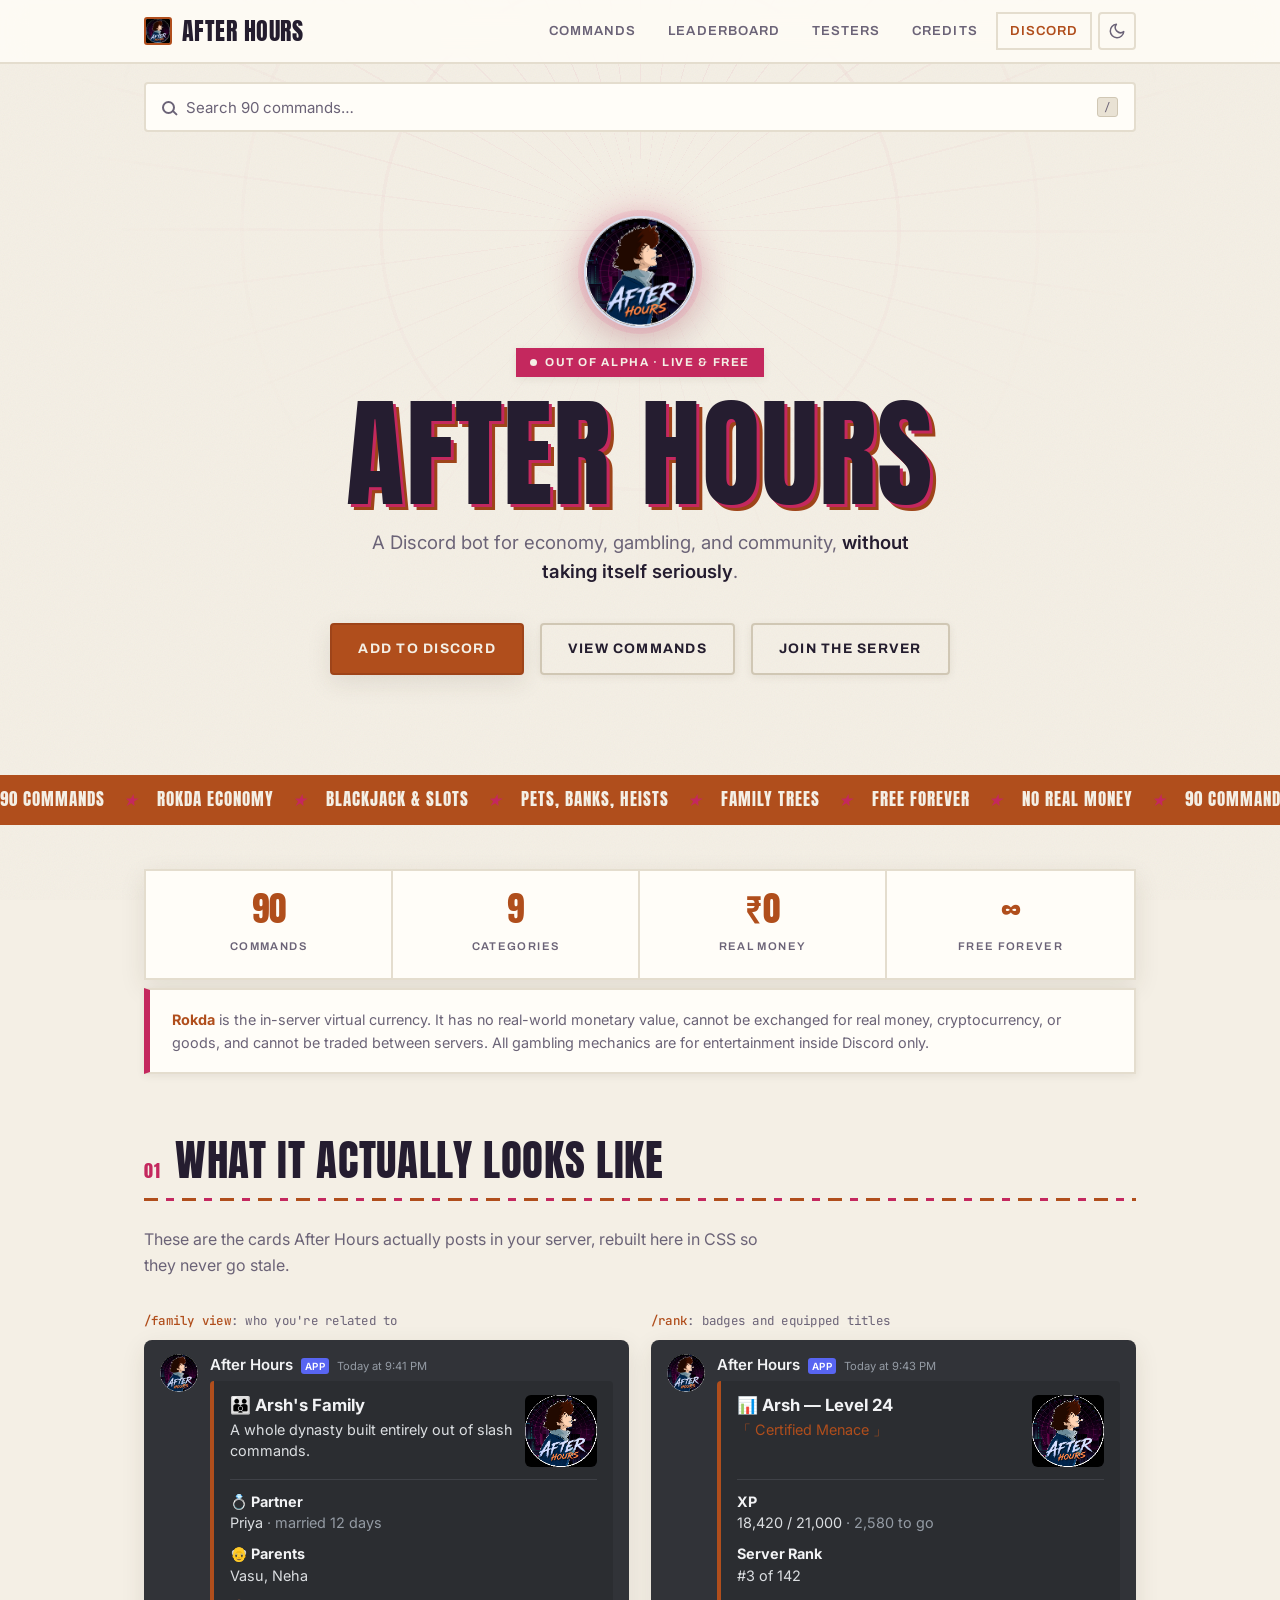
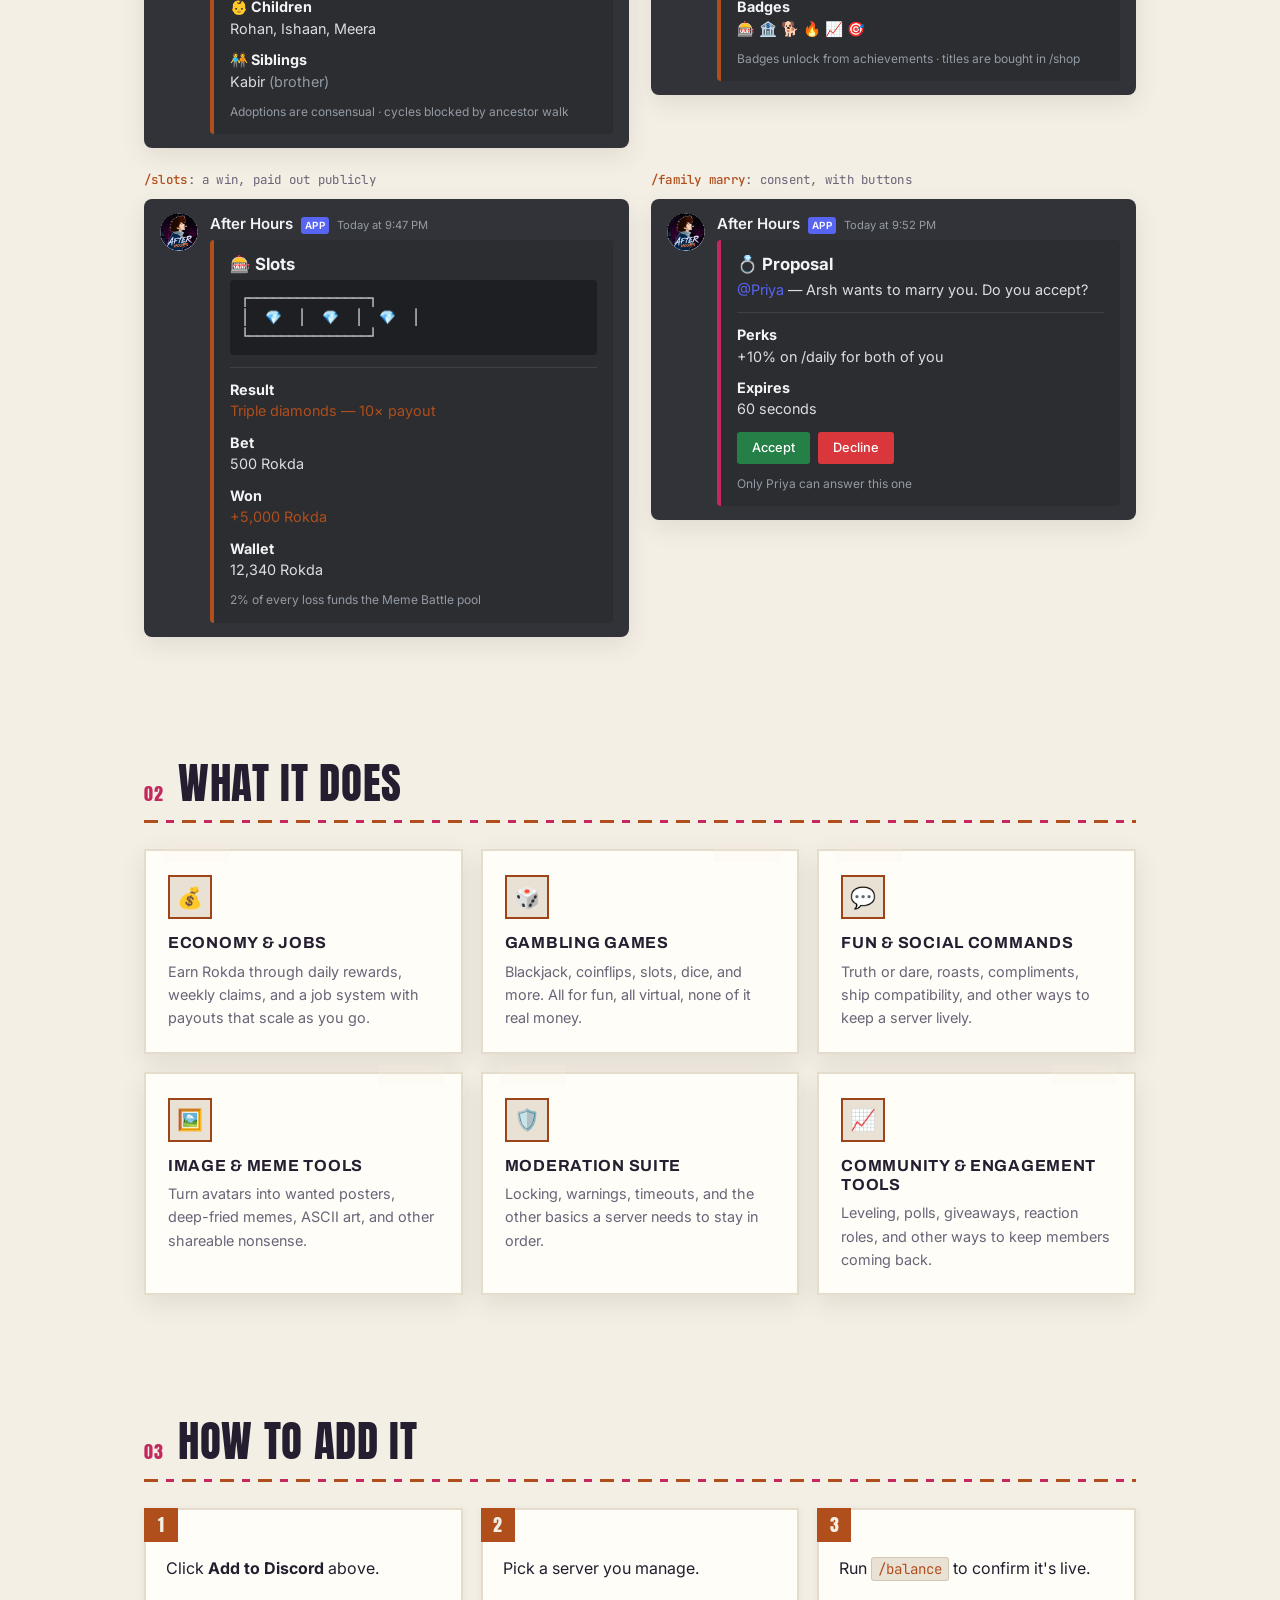
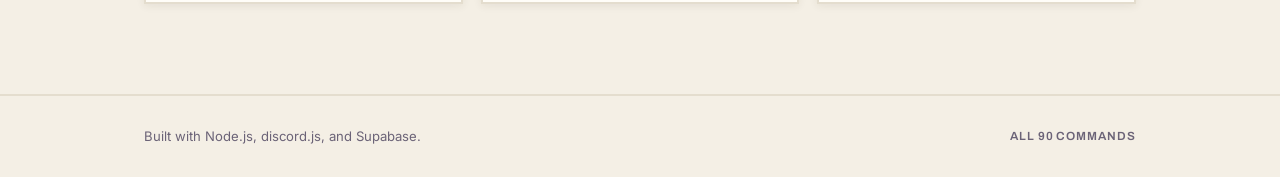
==== commit 1682f65a: "Add Credits page with developer bios and link buttons" ====
--- a/index.html
+++ b/index.html
@@ -50,6 +50,7 @@
         <a href="commands.html">Commands</a>
         <a href="leaderboard.html">Leaderboard</a>
         <a href="testers.html">Testers</a>
+        <a href="credits.html">Credits</a>
         <a href="https://discord.gg/CcgstekFs9" class="nav-discord">Discord</a>
         <button type="button" class="theme-toggle" id="theme-toggle" aria-label="Toggle light and dark theme" title="Toggle light / dark">
           <svg class="icon-sun" viewBox="0 0 24 24" fill="none" stroke="currentColor" stroke-width="2" stroke-linecap="round" stroke-linejoin="round" aria-hidden="true"><circle cx="12" cy="12" r="4"/><path d="M12 2v2M12 20v2M4.9 4.9l1.4 1.4M17.7 17.7l1.4 1.4M2 12h2M20 12h2M4.9 19.1l1.4-1.4M17.7 6.3l1.4-1.4"/></svg>
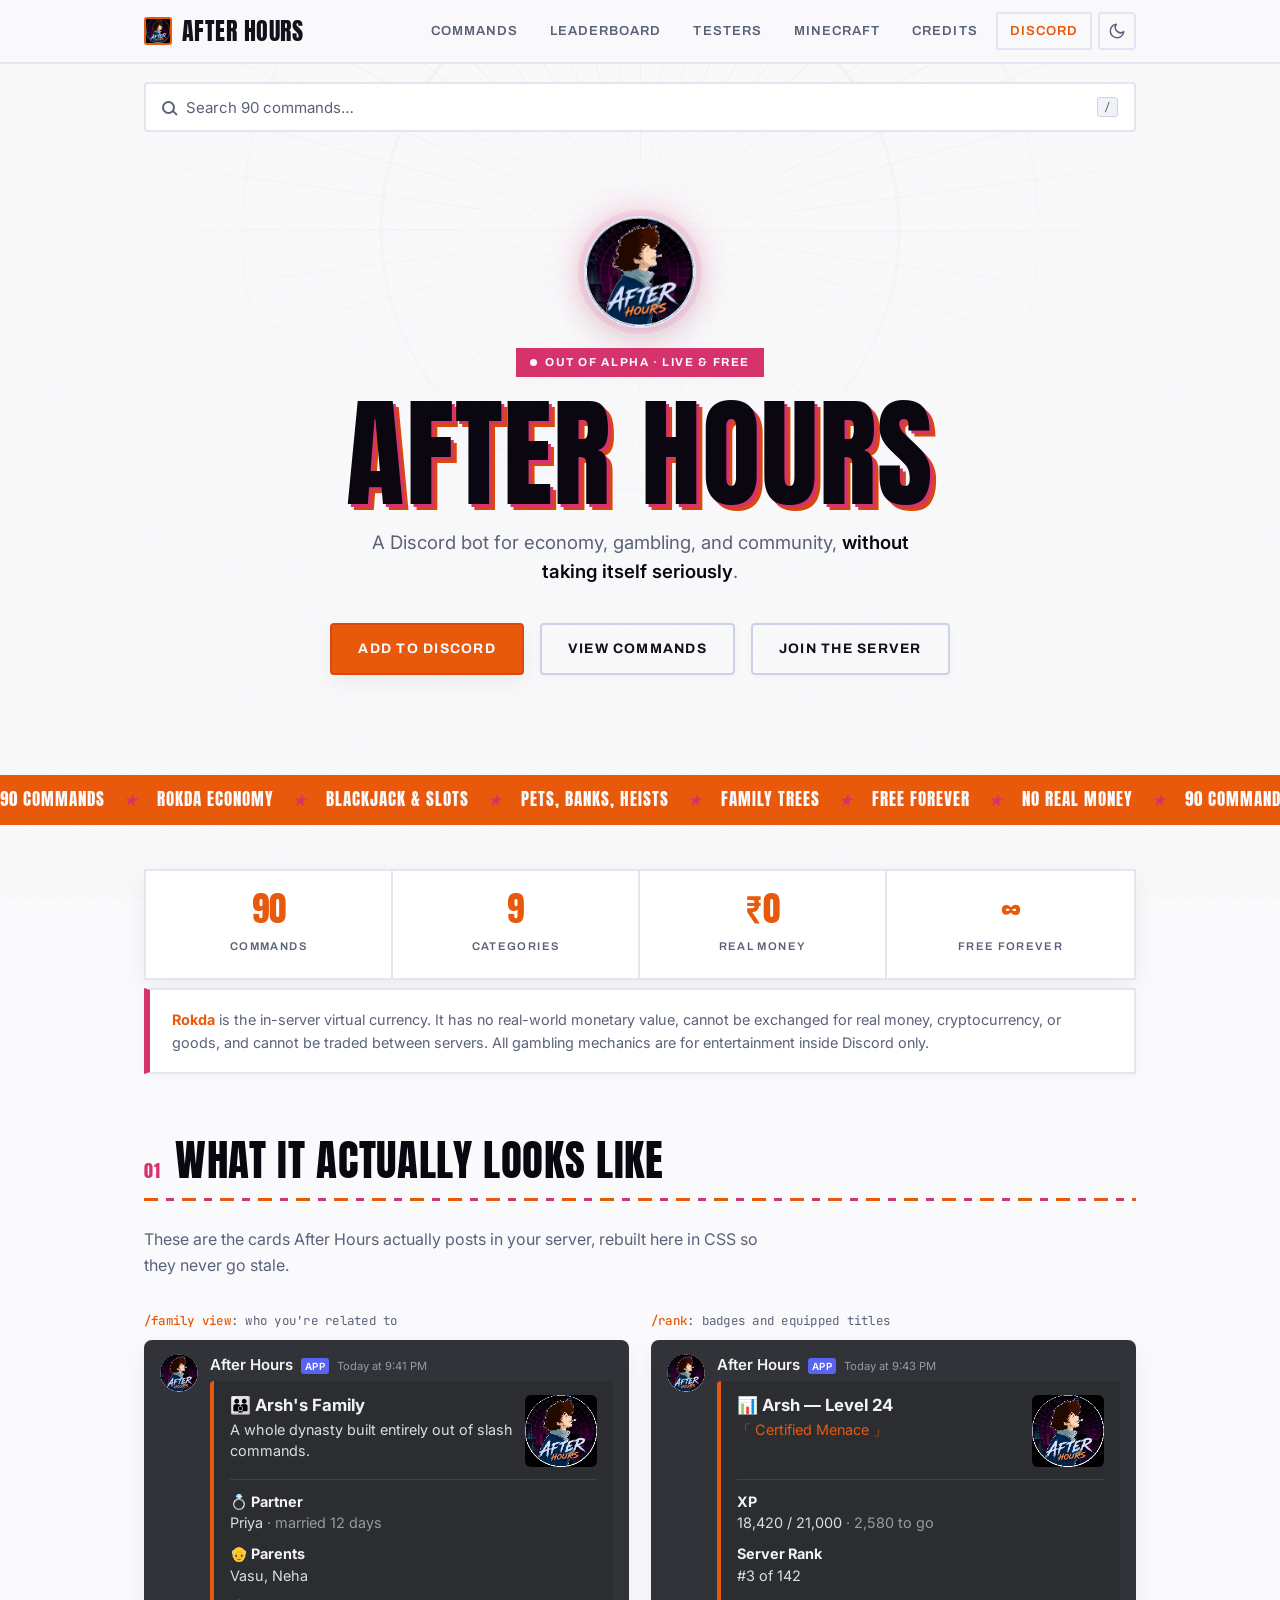
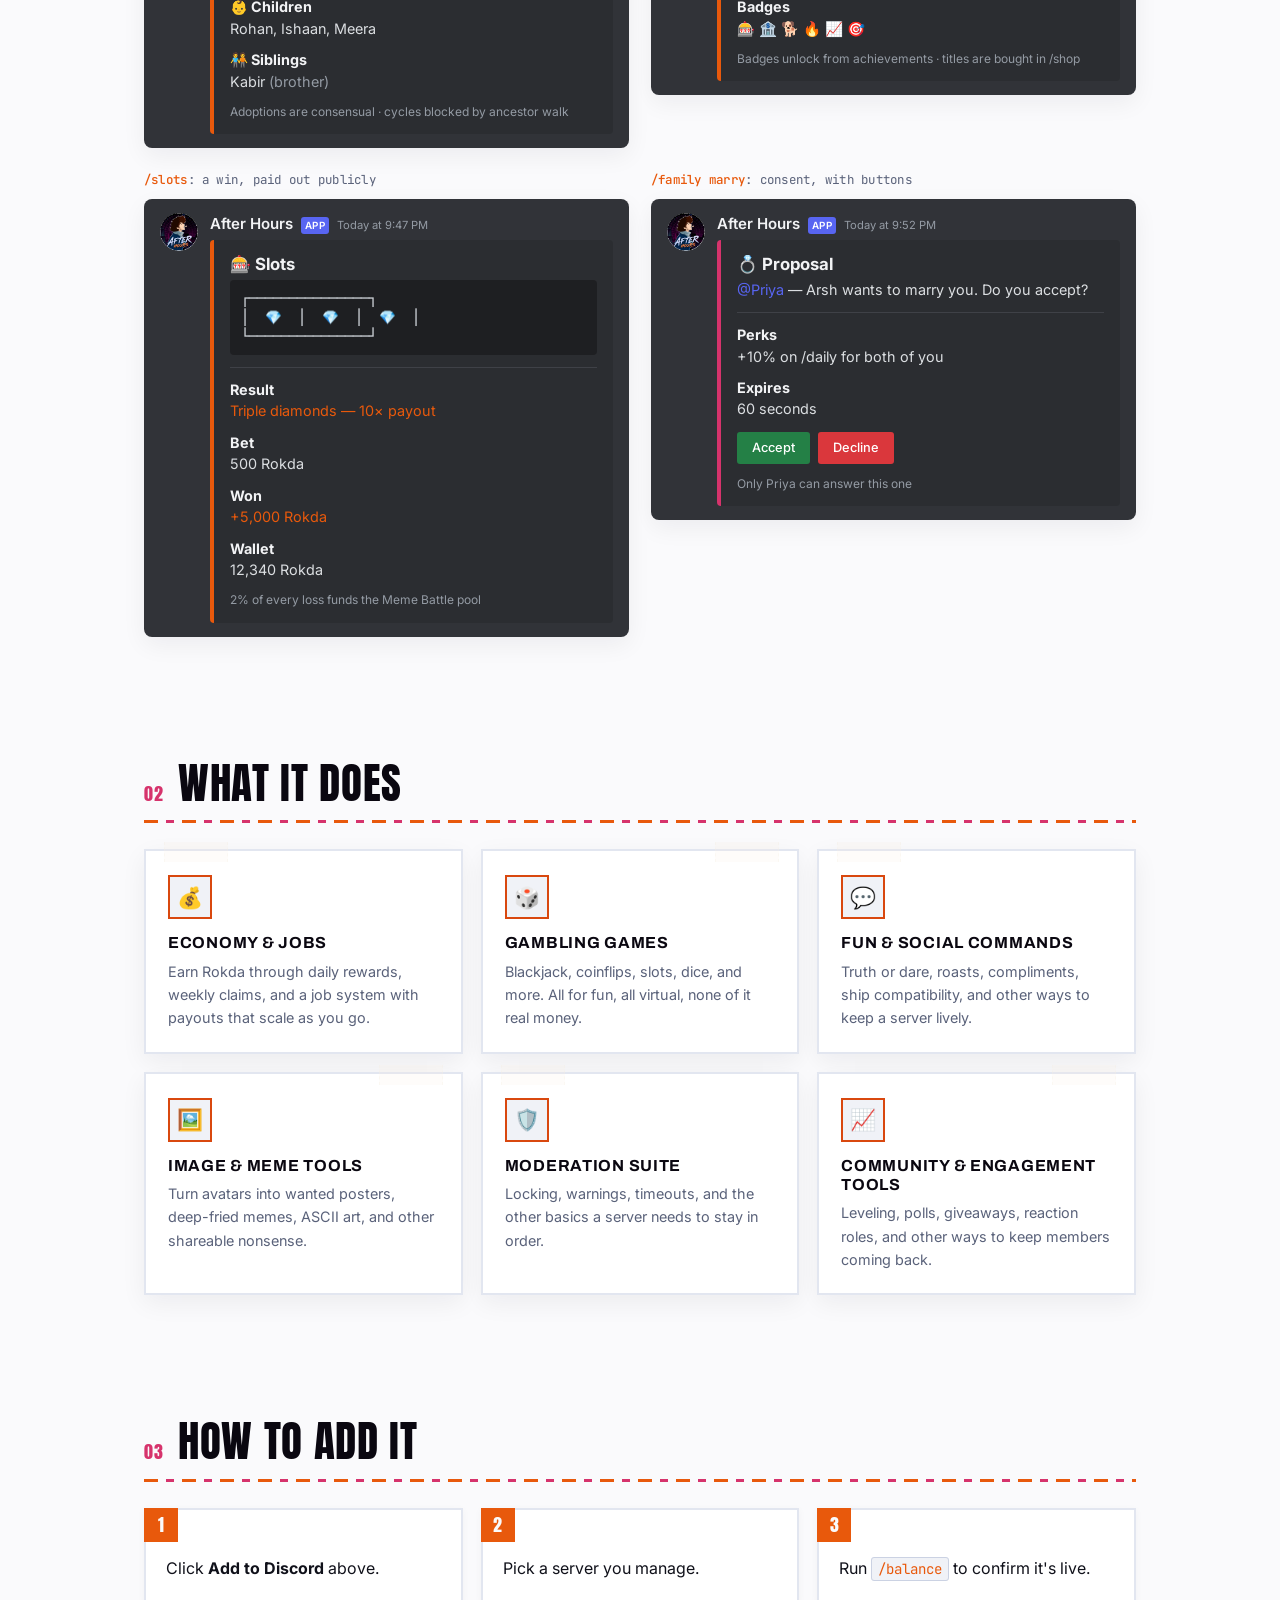
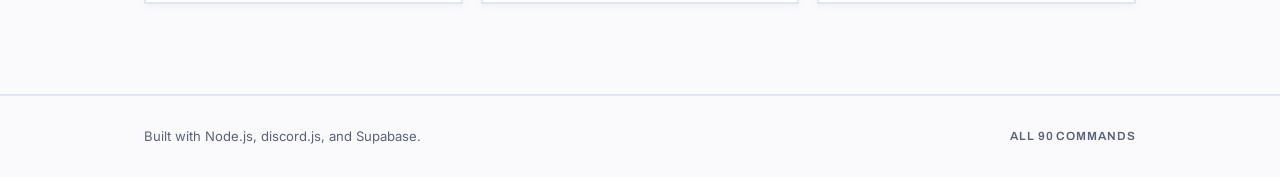
==== commit 091ac139: "feat(website): add minecraft setup page, update headers navigation, redesign light mode to sleek whi" ====
--- a/index.html
+++ b/index.html
@@ -50,6 +50,7 @@
         <a href="commands.html">Commands</a>
         <a href="leaderboard.html">Leaderboard</a>
         <a href="testers.html">Testers</a>
+        <a href="minecraft.html">Minecraft</a>
         <a href="credits.html">Credits</a>
         <a href="https://discord.gg/CcgstekFs9" class="nav-discord">Discord</a>
         <button type="button" class="theme-toggle" id="theme-toggle" aria-label="Toggle light and dark theme" title="Toggle light / dark">
--- a/styles.css
+++ b/styles.css
@@ -2181,39 +2181,39 @@
    into a concrete data-theme before first paint, so there is no flash and no
    media query is needed here. No-JS falls back to the dark default. */
 :root[data-theme="light"] {
-  --ink: #f4efe5;
-  --ink-deep: #e9e2d4;
-  --ink-raise: #fffdf8;
-  --ink-raise-hi: #f5efe4;
-
-  --paper: #251d30;        /* was a light value; now dark ink for headings on light */
-  --paper-dim: #574f63;
-
-  --rule: #e4ddce;
-  --rule-hi: #d0c7b4;
-
-  --text: #241d2e;
-  --text-muted: #6b6377;
-
-  --gold: #b04e1c;         /* deepened ember: 4.6:1 on the ivory, AA on light */
-  --gold-hi: #e0692b;
-  --gold-deep: #9e4419;
-  --vermilion: #c4285e;
-  --marigold: #e0692b;
-  --peacock: #0c4275;
-
-  --gold-rgb: 176, 78, 28;
-  --marigold-rgb: 176, 78, 28;
-  --ember-rgb: 176, 78, 28;
-
-  --shadow-sm: 0 2px 8px rgba(60, 45, 30, 0.08);
-  --shadow-md: 0 8px 24px rgba(60, 45, 30, 0.10);
-  --shadow-lg: 0 16px 44px rgba(60, 45, 30, 0.14);
-  --shadow-gold: 0 0 22px rgba(176, 78, 28, 0.20);
-
-  --header-bg: rgba(255, 253, 248, 0.82);
-  --header-bg-scrolled: rgba(255, 253, 248, 0.94);
-  --offset-ink: rgba(60, 45, 30, 0.16);
+  --ink: #fafafc;
+  --ink-deep: #f0f2f7;
+  --ink-raise: #ffffff;
+  --ink-raise-hi: #f8f9fd;
+
+  --paper: #0a0710;        /* deep purple/night text for headings */
+  --paper-dim: #2a2038;
+
+  --rule: #e2e6f0;
+  --rule-hi: #cbd2e3;
+
+  --text: #10111a;
+  --text-muted: #5a627a;
+
+  --gold: #e8590c;         /* beautiful premium vibrant orange */
+  --gold-hi: #f76707;
+  --gold-deep: #d9480f;
+  --vermilion: #d6336c;    /* vibrant neon pink */
+  --marigold: #f76707;
+  --peacock: #1c7ed6;      /* clean sky blue */
+
+  --gold-rgb: 232, 89, 12;
+  --marigold-rgb: 247, 103, 7;
+  --ember-rgb: 232, 89, 12;
+
+  --shadow-sm: 0 2px 8px rgba(16, 17, 26, 0.04);
+  --shadow-md: 0 8px 24px rgba(16, 17, 26, 0.06);
+  --shadow-lg: 0 16px 44px rgba(16, 17, 26, 0.08);
+  --shadow-gold: 0 0 22px rgba(232, 89, 12, 0.12);
+
+  --header-bg: rgba(250, 250, 252, 0.85);
+  --header-bg-scrolled: rgba(250, 250, 252, 0.96);
+  --offset-ink: rgba(16, 17, 26, 0.08);
 }
 
 /* The neon ferris-wheel rays behind the hero read as glow on dark; on light
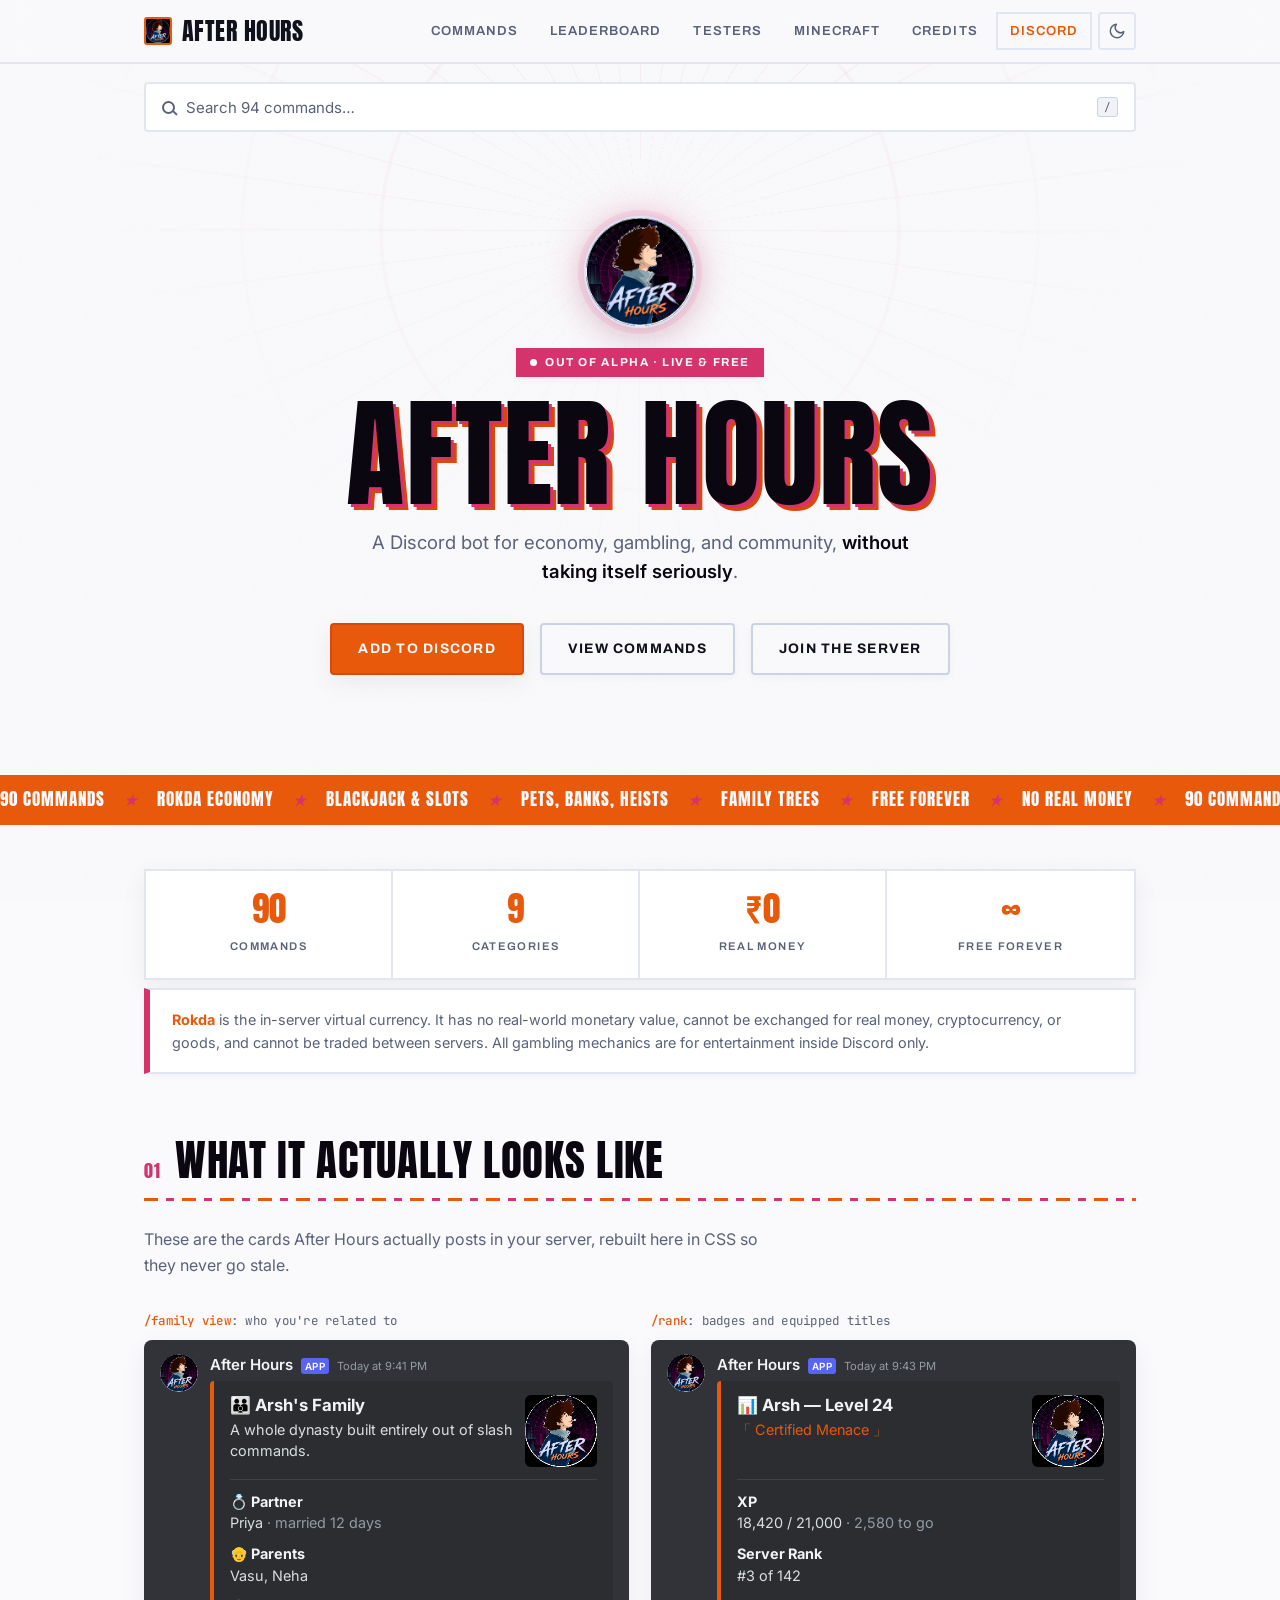
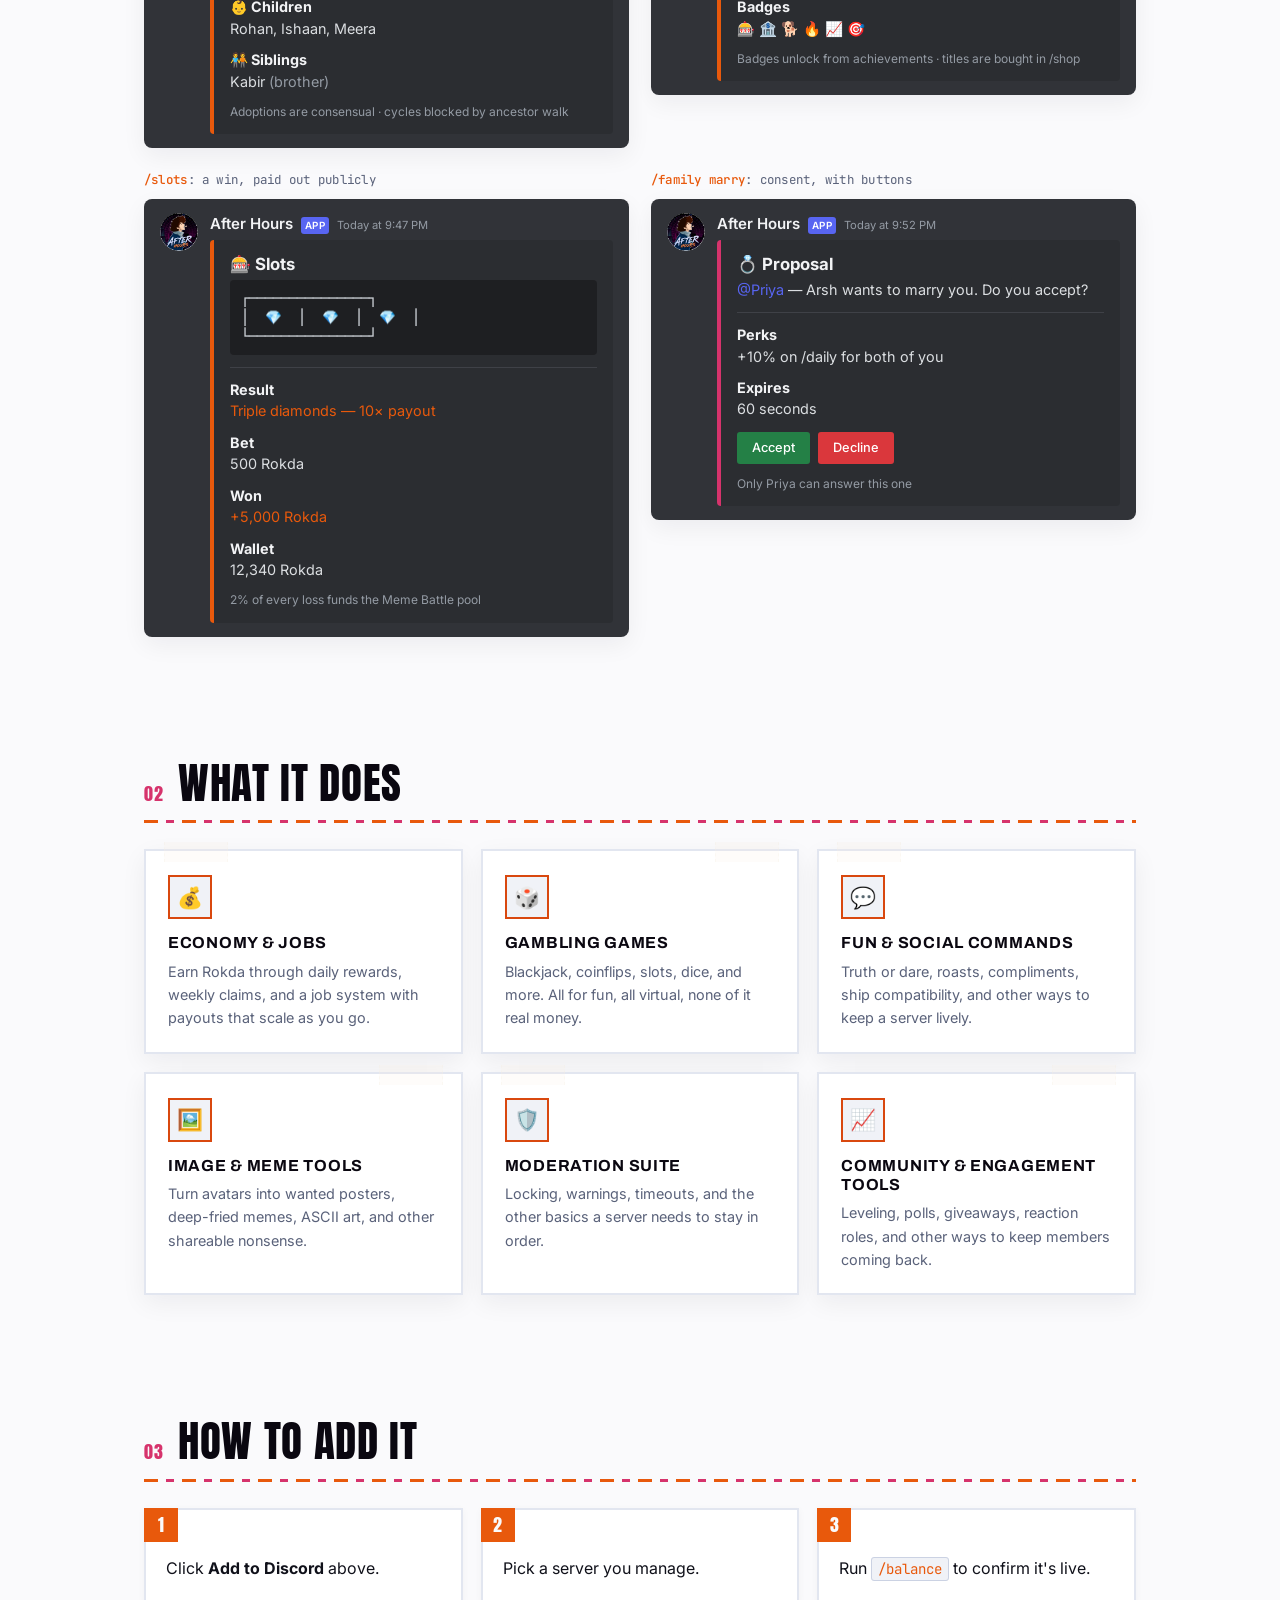
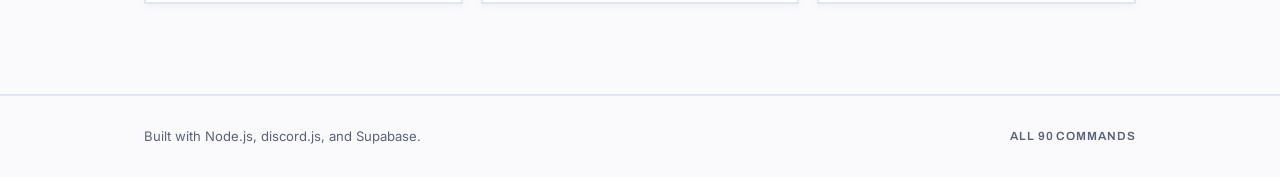
==== commit 8b1460e9: "Add the four commands the site never listed automessages, google, wiki and template have no cards at" ====
--- a/index.html
+++ b/index.html
@@ -5,7 +5,7 @@
   <meta name="viewport" content="width=device-width, initial-scale=1.0" />
   <script>(function(){try{var t=localStorage.getItem('ah-theme')||(matchMedia('(prefers-color-scheme: light)').matches?'light':'dark');document.documentElement.setAttribute('data-theme',t);}catch(e){}})();</script>
   <title>After Hours: A Discord Bot for Economy, Gambling &amp; Community</title>
-  <meta name="description" content="After Hours is a Discord bot for economy, gambling, and community, without taking itself seriously. 90 commands, free forever." />
+  <meta name="description" content="After Hours is a Discord bot for economy, gambling, and community, without taking itself seriously. 94 commands, free forever." />
 
   <!-- Link previews. og:image is an absolute URL because Discord, Twitter and
        iMessage all fetch it without a page context — a relative path silently
@@ -18,7 +18,7 @@
   <meta property="og:site_name" content="After Hours" />
   <meta property="og:url" content="https://afterhours.arshnah.in/" />
   <meta property="og:title" content="After Hours: A Discord Bot for Economy, Gambling &amp; Community" />
-  <meta property="og:description" content="After Hours is a Discord bot for economy, gambling, and community, without taking itself seriously. 90 commands, free forever." />
+  <meta property="og:description" content="After Hours is a Discord bot for economy, gambling, and community, without taking itself seriously. 94 commands, free forever." />
   <meta property="og:image" content="https://afterhours.arshnah.in/assets/og.png" />
   <meta property="og:image:width" content="1200" />
   <meta property="og:image:height" content="630" />
@@ -26,7 +26,7 @@
 
   <meta name="twitter:card" content="summary_large_image" />
   <meta name="twitter:title" content="After Hours: A Discord Bot for Economy, Gambling &amp; Community" />
-  <meta name="twitter:description" content="After Hours is a Discord bot for economy, gambling, and community, without taking itself seriously. 90 commands, free forever." />
+  <meta name="twitter:description" content="After Hours is a Discord bot for economy, gambling, and community, without taking itself seriously. 94 commands, free forever." />
   <meta name="twitter:image" content="https://afterhours.arshnah.in/assets/og.png" />
 
 
@@ -67,7 +67,7 @@
   <div class="search-trigger-wrap">
     <button type="button" class="search-trigger" id="search-trigger">
       <span class="mag" aria-hidden="true"></span>
-      <span class="grow">Search 90 commands…</span>
+      <span class="grow">Search 94 commands…</span>
       <kbd>/</kbd>
     </button>
   </div>
--- a/styles.css
+++ b/styles.css
@@ -2041,49 +2041,52 @@
    of place. :focus-within carries it for keyboard and touch, where :hover
    either never fires or sticks. */
 
-.board-row.has-stats { position: relative; cursor: help; }
+.board-row.has-stats { flex-wrap: wrap; row-gap: 0; cursor: help; }
 
 .board-stats {
-  position: absolute;
-  top: calc(100% - 6px);
-  left: 44px;
-  right: 12px;
-  z-index: 20;
+  flex-basis: 100%;
+  width: 100%;
   display: grid;
   grid-template-columns: repeat(auto-fit, minmax(148px, 1fr));
   gap: 6px 18px;
-  padding: 12px 14px;
-  border: 2px solid var(--rule);
-  background: var(--ink-raise);
-  box-shadow: var(--shadow-md);
+  padding: 0 14px;
+  margin-top: 0;
+  max-height: 0;
+  overflow: hidden;
+  border: 0 solid var(--rule);
+  background: var(--ink-deep);
   font-size: 0.78rem;
-  /* visibility, not display:none — display cannot transition, and a panel that
-     snaps in on every accidental pointer cross is worse than no panel. */
-  visibility: hidden;
-  opacity: 0;
-  transition: opacity 0.12s ease;
+  transition: max-height 0.18s ease, padding 0.18s ease, margin 0.18s ease;
 }
 
 .board-row.has-stats:hover .board-stats,
 .board-row.has-stats:focus-within .board-stats {
-  visibility: visible;
-  opacity: 1;
+  max-height: 420px;
+  padding: 12px 14px;
+  margin-top: 10px;
+  border-width: 2px;
 }
 
 .board-stat {
   display: flex;
+  flex-wrap: wrap;
   justify-content: space-between;
-  gap: 10px;
+  gap: 0 10px;
+  min-width: 0;
   font-family: var(--font-mono);
   color: var(--gold);
-  white-space: nowrap;
-}
+}
+
+.board-stat b,
+.board-stat i { white-space: nowrap; }
 
 .board-stat b {
   font-family: var(--font-body, inherit);
   font-weight: 600;
   color: var(--text-muted);
 }
+
+.board-stat i { font-style: normal; }
 
 /* The panel is an auto-fit grid, so this has to span every column or it lands
    in a single cell beside a stat and reads as one. */
@@ -2098,19 +2101,8 @@
   white-space: normal;
 }
 
-/* The last rows would open a panel below the fold, so they flip upwards.
-   :not(:nth-child(-n+3)) is what stops a SHORT board flipping everything: on a
-   three-row board every row is also one of the last three, so row 1 flipped up
-   and covered the tabs above it. A row has to be near the bottom AND not near
-   the top to earn the flip. */
-.board-row.has-stats:nth-last-child(-n + 3):not(:nth-child(-n + 3)) .board-stats {
-  top: auto;
-  bottom: calc(100% - 6px);
-}
-
 @media (max-width: 700px) {
   .board-stats {
-    left: 12px;
     grid-template-columns: repeat(2, 1fr);
     font-size: 0.72rem;
   }
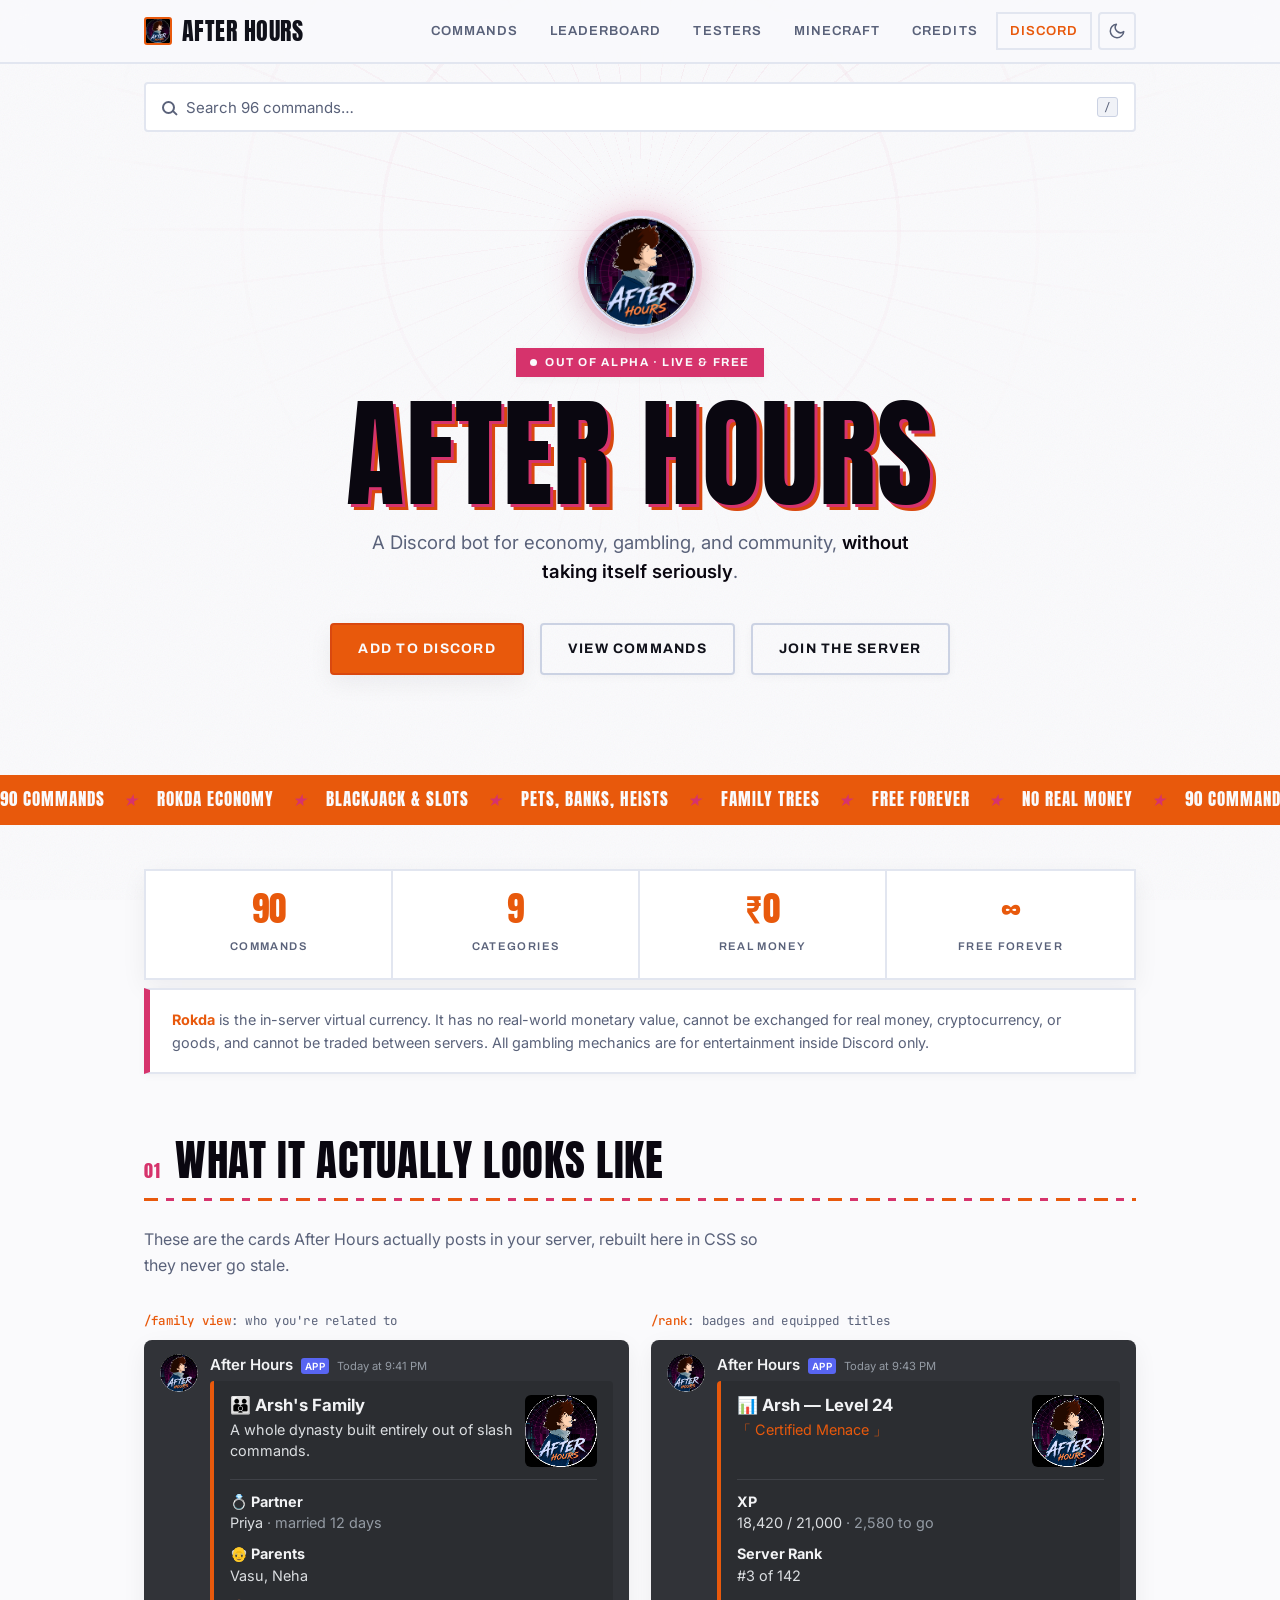
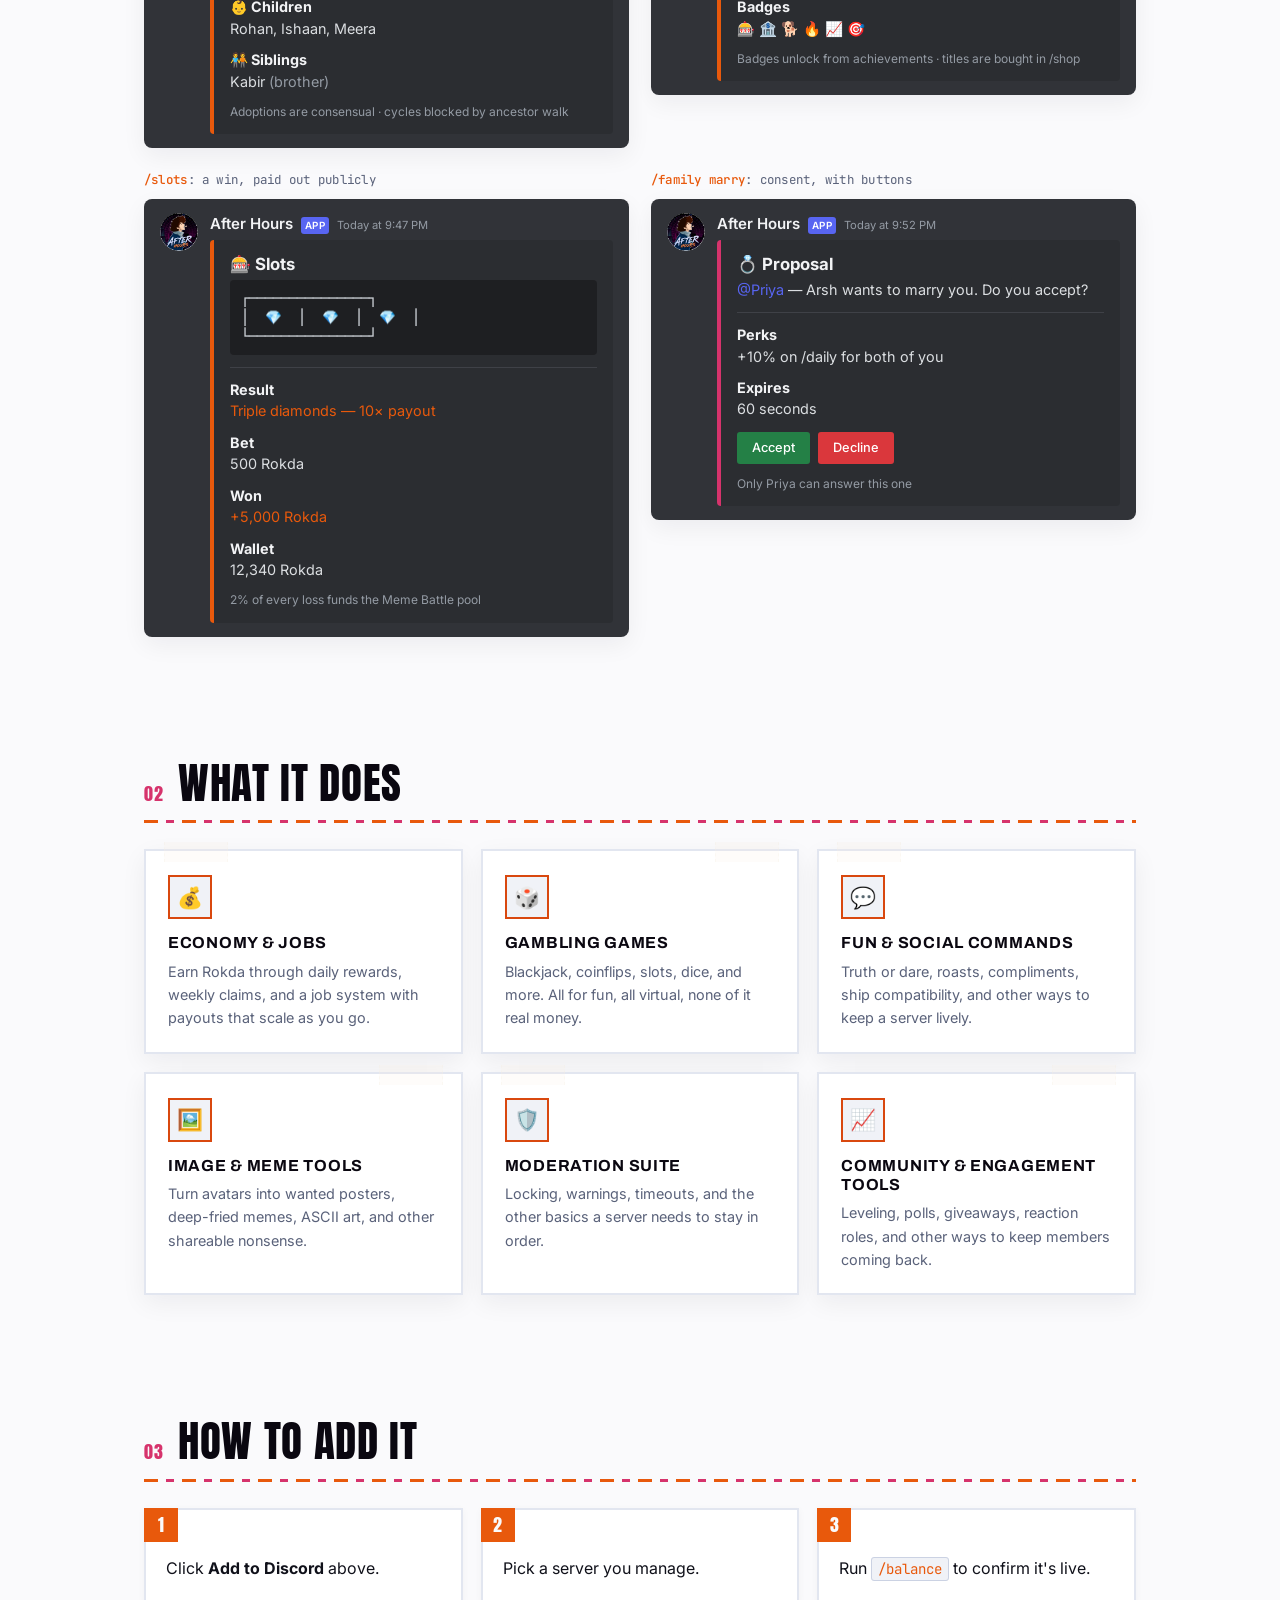
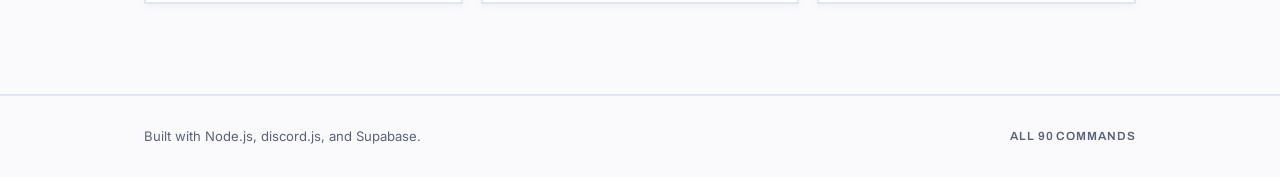
==== commit 9406b8ae: "Document warn's subcommands, role, nickname set and bot The site still advertised /warnings, which n" ====
--- a/index.html
+++ b/index.html
@@ -5,7 +5,7 @@
   <meta name="viewport" content="width=device-width, initial-scale=1.0" />
   <script>(function(){try{var t=localStorage.getItem('ah-theme')||(matchMedia('(prefers-color-scheme: light)').matches?'light':'dark');document.documentElement.setAttribute('data-theme',t);}catch(e){}})();</script>
   <title>After Hours: A Discord Bot for Economy, Gambling &amp; Community</title>
-  <meta name="description" content="After Hours is a Discord bot for economy, gambling, and community, without taking itself seriously. 94 commands, free forever." />
+  <meta name="description" content="After Hours is a Discord bot for economy, gambling, and community, without taking itself seriously. 96 commands, free forever." />
 
   <!-- Link previews. og:image is an absolute URL because Discord, Twitter and
        iMessage all fetch it without a page context — a relative path silently
@@ -18,7 +18,7 @@
   <meta property="og:site_name" content="After Hours" />
   <meta property="og:url" content="https://afterhours.arshnah.in/" />
   <meta property="og:title" content="After Hours: A Discord Bot for Economy, Gambling &amp; Community" />
-  <meta property="og:description" content="After Hours is a Discord bot for economy, gambling, and community, without taking itself seriously. 94 commands, free forever." />
+  <meta property="og:description" content="After Hours is a Discord bot for economy, gambling, and community, without taking itself seriously. 96 commands, free forever." />
   <meta property="og:image" content="https://afterhours.arshnah.in/assets/og.png" />
   <meta property="og:image:width" content="1200" />
   <meta property="og:image:height" content="630" />
@@ -26,7 +26,7 @@
 
   <meta name="twitter:card" content="summary_large_image" />
   <meta name="twitter:title" content="After Hours: A Discord Bot for Economy, Gambling &amp; Community" />
-  <meta name="twitter:description" content="After Hours is a Discord bot for economy, gambling, and community, without taking itself seriously. 94 commands, free forever." />
+  <meta name="twitter:description" content="After Hours is a Discord bot for economy, gambling, and community, without taking itself seriously. 96 commands, free forever." />
   <meta name="twitter:image" content="https://afterhours.arshnah.in/assets/og.png" />
 
 
@@ -67,7 +67,7 @@
   <div class="search-trigger-wrap">
     <button type="button" class="search-trigger" id="search-trigger">
       <span class="mag" aria-hidden="true"></span>
-      <span class="grow">Search 94 commands…</span>
+      <span class="grow">Search 96 commands…</span>
       <kbd>/</kbd>
     </button>
   </div>
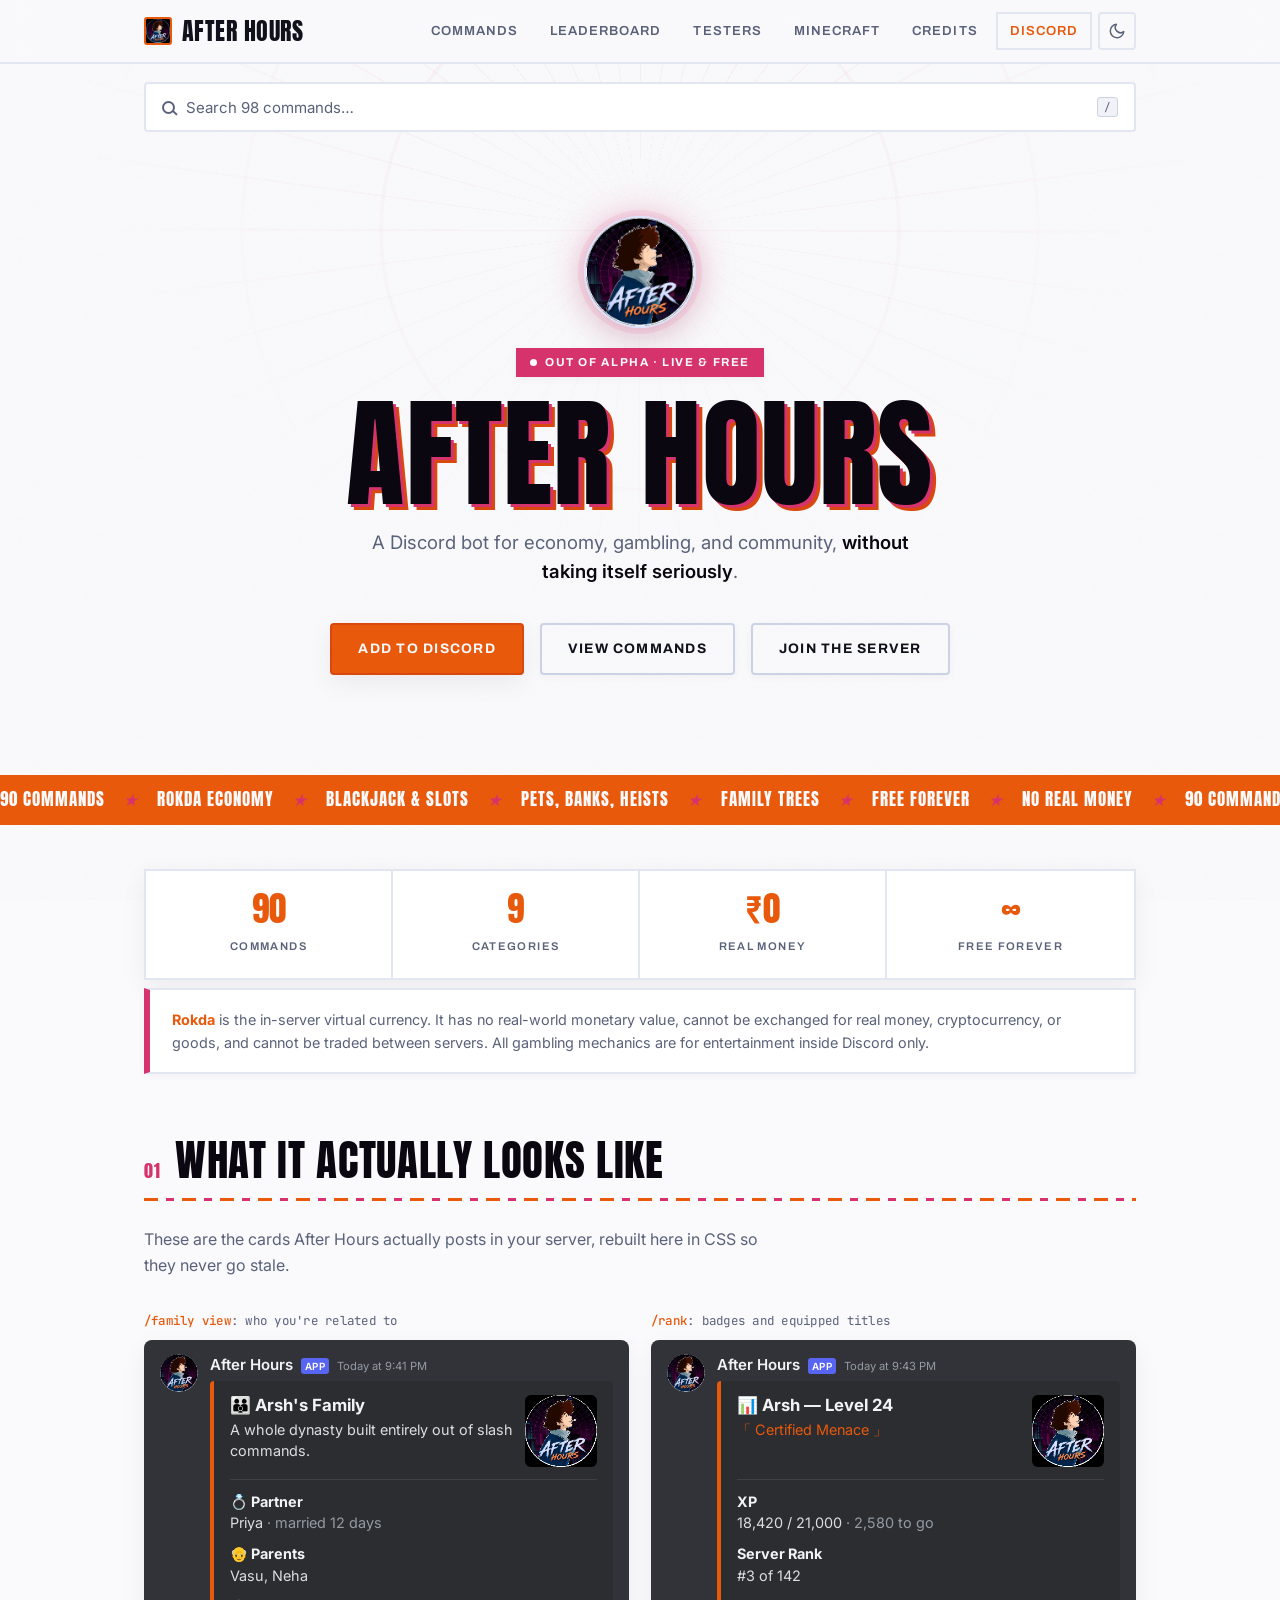
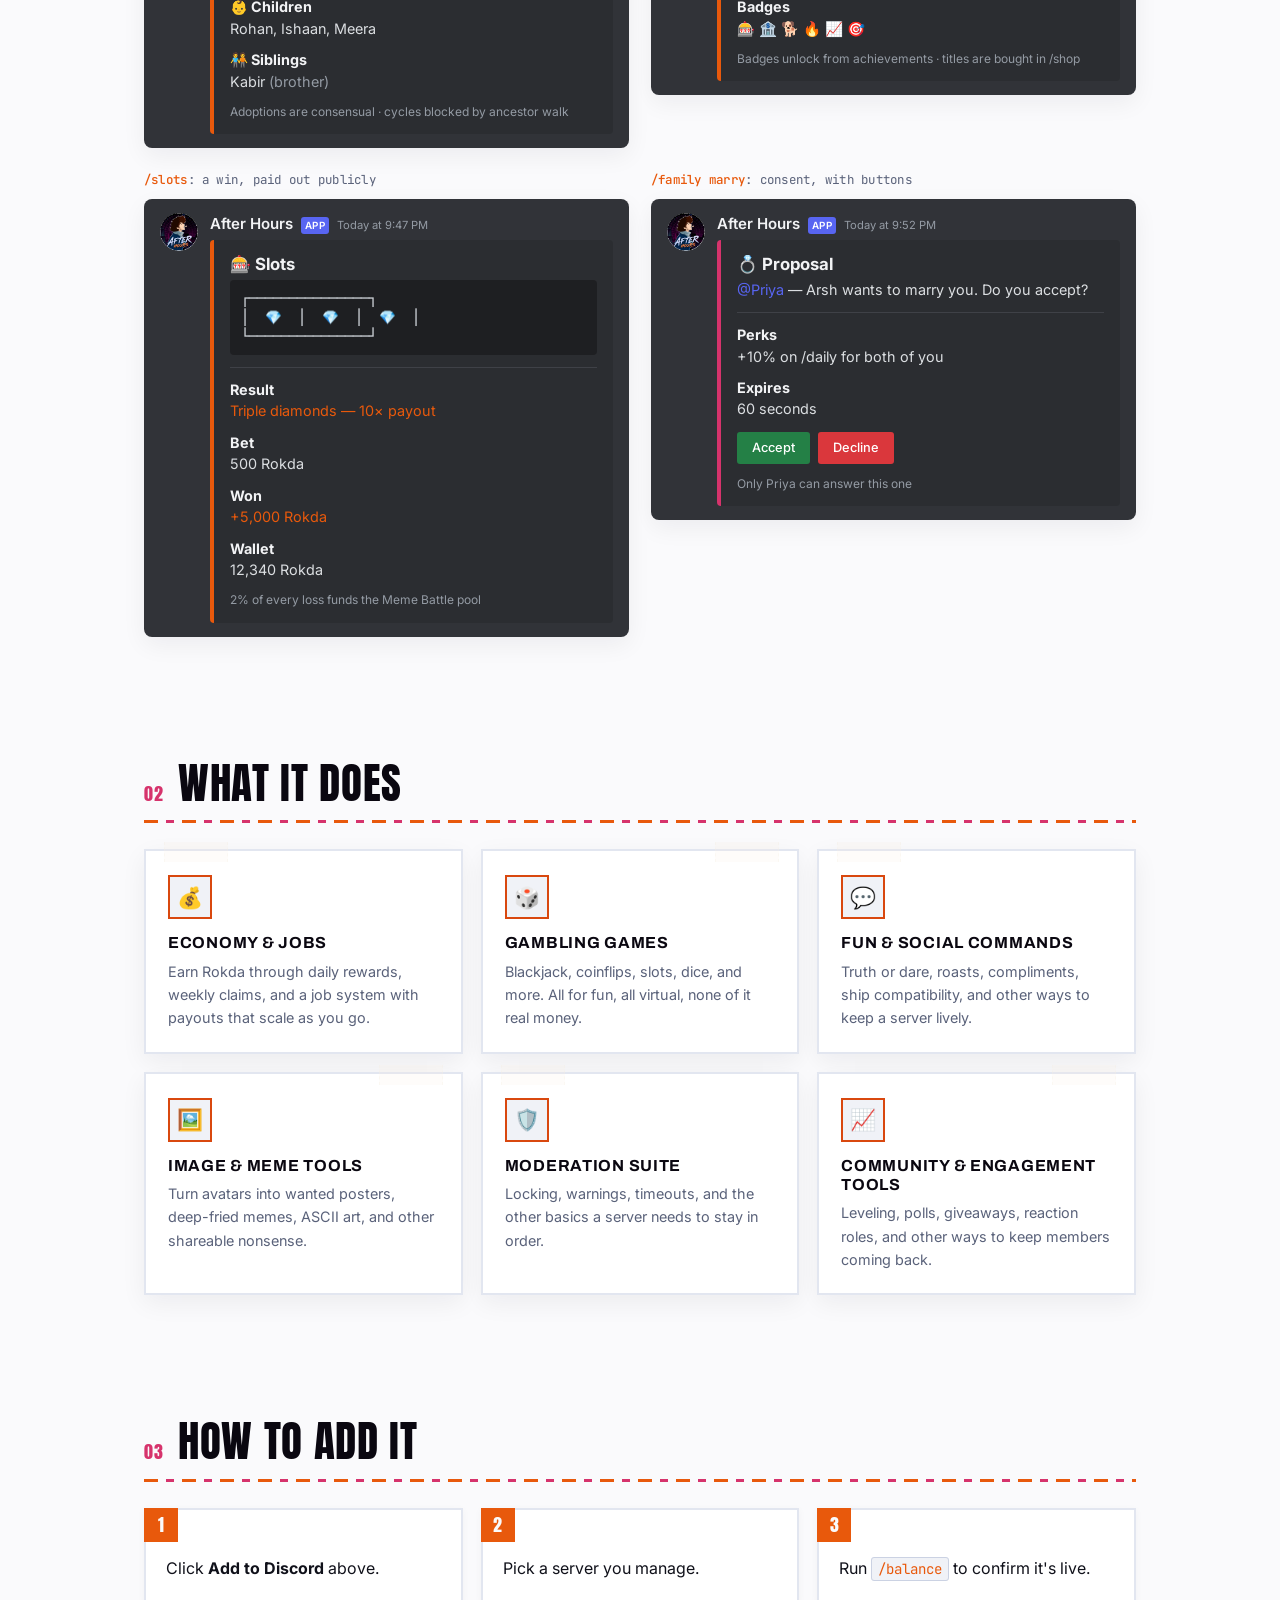
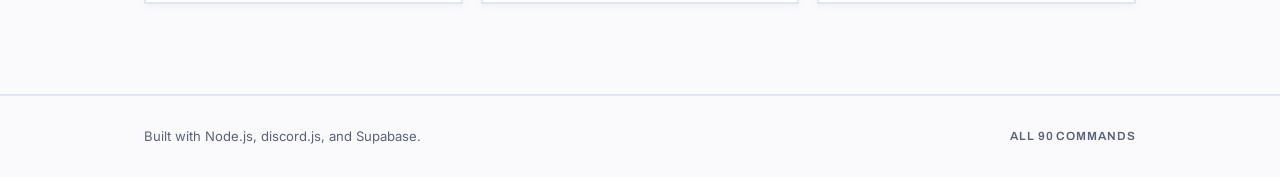
==== commit 55cc65b2: "Add the ticket and Translate cards Tickets and the Translate context menu were shipped and unlisted." ====
--- a/index.html
+++ b/index.html
@@ -5,7 +5,7 @@
   <meta name="viewport" content="width=device-width, initial-scale=1.0" />
   <script>(function(){try{var t=localStorage.getItem('ah-theme')||(matchMedia('(prefers-color-scheme: light)').matches?'light':'dark');document.documentElement.setAttribute('data-theme',t);}catch(e){}})();</script>
   <title>After Hours: A Discord Bot for Economy, Gambling &amp; Community</title>
-  <meta name="description" content="After Hours is a Discord bot for economy, gambling, and community, without taking itself seriously. 96 commands, free forever." />
+  <meta name="description" content="After Hours is a Discord bot for economy, gambling, and community, without taking itself seriously. 98 commands, free forever." />
 
   <!-- Link previews. og:image is an absolute URL because Discord, Twitter and
        iMessage all fetch it without a page context — a relative path silently
@@ -18,7 +18,7 @@
   <meta property="og:site_name" content="After Hours" />
   <meta property="og:url" content="https://afterhours.arshnah.in/" />
   <meta property="og:title" content="After Hours: A Discord Bot for Economy, Gambling &amp; Community" />
-  <meta property="og:description" content="After Hours is a Discord bot for economy, gambling, and community, without taking itself seriously. 96 commands, free forever." />
+  <meta property="og:description" content="After Hours is a Discord bot for economy, gambling, and community, without taking itself seriously. 98 commands, free forever." />
   <meta property="og:image" content="https://afterhours.arshnah.in/assets/og.png" />
   <meta property="og:image:width" content="1200" />
   <meta property="og:image:height" content="630" />
@@ -26,7 +26,7 @@
 
   <meta name="twitter:card" content="summary_large_image" />
   <meta name="twitter:title" content="After Hours: A Discord Bot for Economy, Gambling &amp; Community" />
-  <meta name="twitter:description" content="After Hours is a Discord bot for economy, gambling, and community, without taking itself seriously. 96 commands, free forever." />
+  <meta name="twitter:description" content="After Hours is a Discord bot for economy, gambling, and community, without taking itself seriously. 98 commands, free forever." />
   <meta name="twitter:image" content="https://afterhours.arshnah.in/assets/og.png" />
 
 
@@ -67,7 +67,7 @@
   <div class="search-trigger-wrap">
     <button type="button" class="search-trigger" id="search-trigger">
       <span class="mag" aria-hidden="true"></span>
-      <span class="grow">Search 96 commands…</span>
+      <span class="grow">Search 98 commands…</span>
       <kbd>/</kbd>
     </button>
   </div>
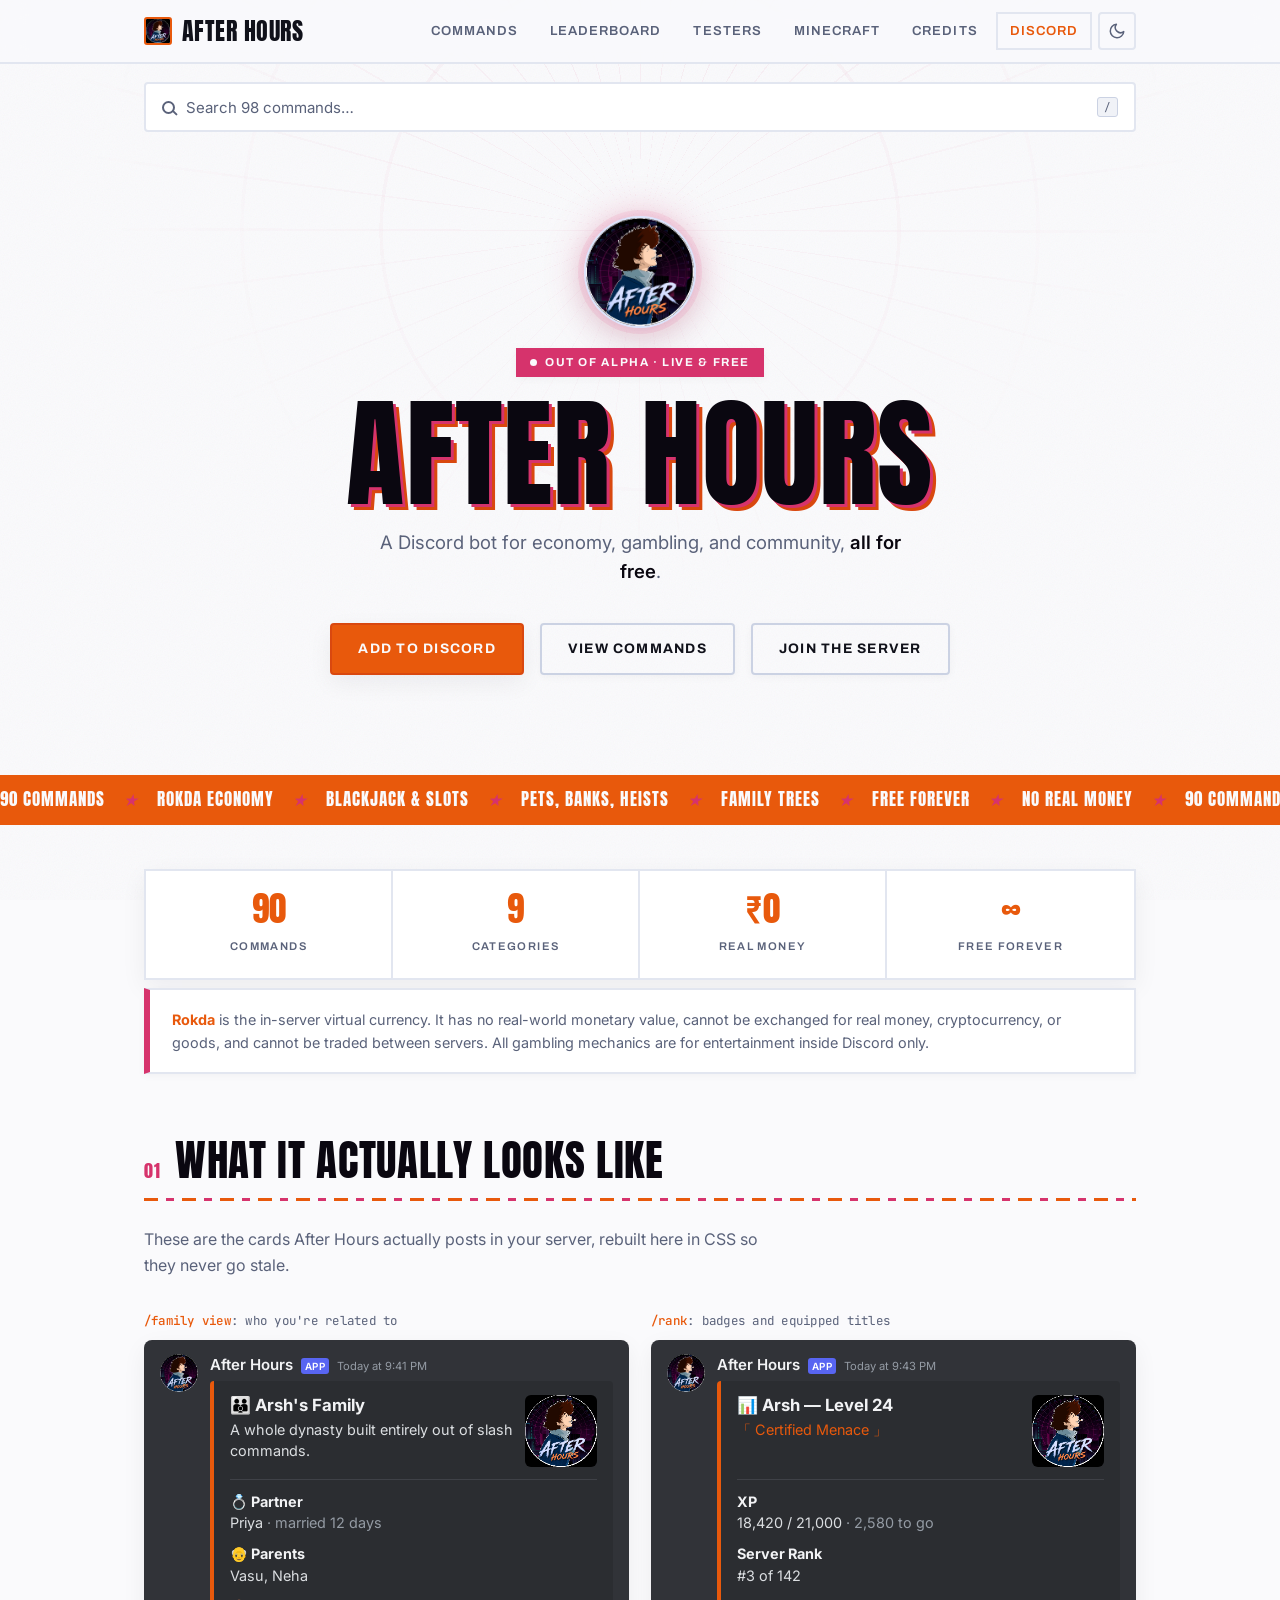
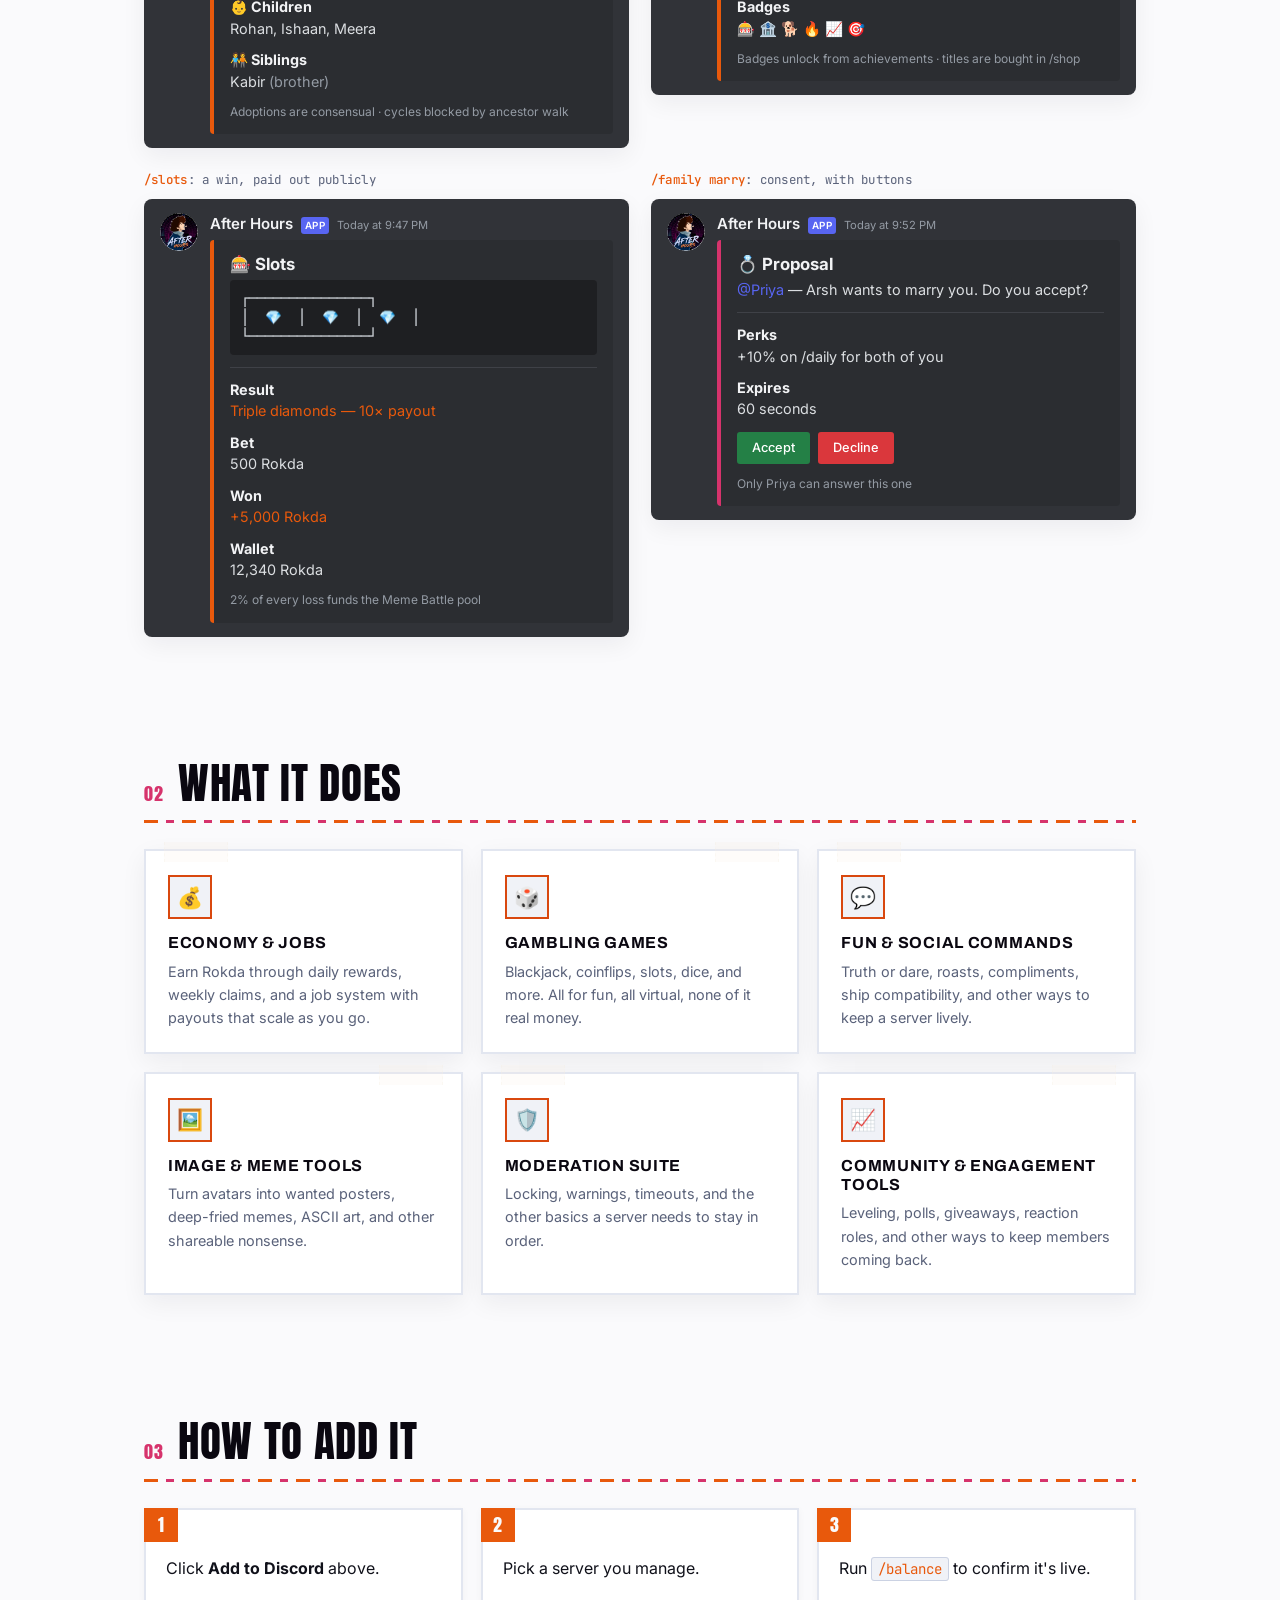
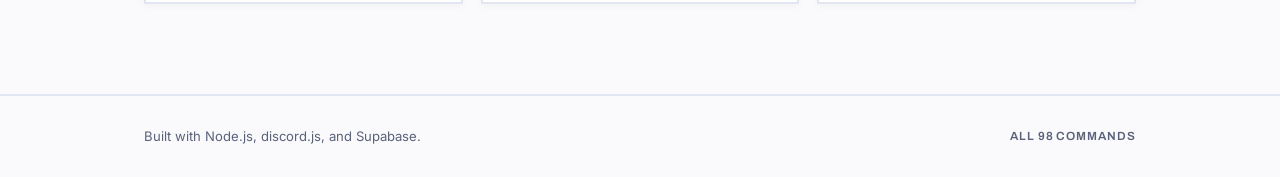
==== commit b016a8b1: "updated entry" ====
--- a/index.html
+++ b/index.html
@@ -18,7 +18,7 @@
   <meta property="og:site_name" content="After Hours" />
   <meta property="og:url" content="https://afterhours.arshnah.in/" />
   <meta property="og:title" content="After Hours: A Discord Bot for Economy, Gambling &amp; Community" />
-  <meta property="og:description" content="After Hours is a Discord bot for economy, gambling, and community, without taking itself seriously. 98 commands, free forever." />
+  <meta property="og:description" content="After Hours is a Discord bot for economy, gambling, and community. 98 commands, free forever." />
   <meta property="og:image" content="https://afterhours.arshnah.in/assets/og.png" />
   <meta property="og:image:width" content="1200" />
   <meta property="og:image:height" content="630" />
@@ -26,7 +26,7 @@
 
   <meta name="twitter:card" content="summary_large_image" />
   <meta name="twitter:title" content="After Hours: A Discord Bot for Economy, Gambling &amp; Community" />
-  <meta name="twitter:description" content="After Hours is a Discord bot for economy, gambling, and community, without taking itself seriously. 98 commands, free forever." />
+  <meta name="twitter:description" content="After Hours is a Discord bot for economy, gambling, and community. 98 commands, free forever." />
   <meta name="twitter:image" content="https://afterhours.arshnah.in/assets/og.png" />
 
 
@@ -79,7 +79,7 @@
         <img src="assets/avatar-256.png" alt="After Hours bot avatar" class="hero-avatar" data-reveal />
         <span class="hero-badge" data-reveal><span class="dot"></span> Out of alpha &middot; live &amp; free</span>
         <h1 data-reveal data-reveal-delay="60">After Hours</h1>
-        <p class="tagline" data-reveal data-reveal-delay="120">A Discord bot for economy, gambling, and community, <strong>without taking itself seriously</strong>.</p>
+        <p class="tagline" data-reveal data-reveal-delay="120">A Discord bot for economy, gambling, and community, <strong>all for free</strong>.</p>
         <div class="hero-actions" data-reveal data-reveal-delay="180">
           <a href="https://discord.com/oauth2/authorize?client_id=1526129273075929159&permissions=1376939797590&integration_type=0&scope=bot+applications.commands" class="btn btn-primary">Add to Discord</a>
           <a href="commands.html" class="btn btn-secondary">View Commands</a>
@@ -314,7 +314,7 @@
   <footer class="site-footer">
     <div class="container">
       <span>Built with Node.js, discord.js, and Supabase.</span>
-      <a href="commands.html">All 90 Commands</a>
+      <a href="commands.html">All 98 Commands</a>
     </div>
   </footer>
 
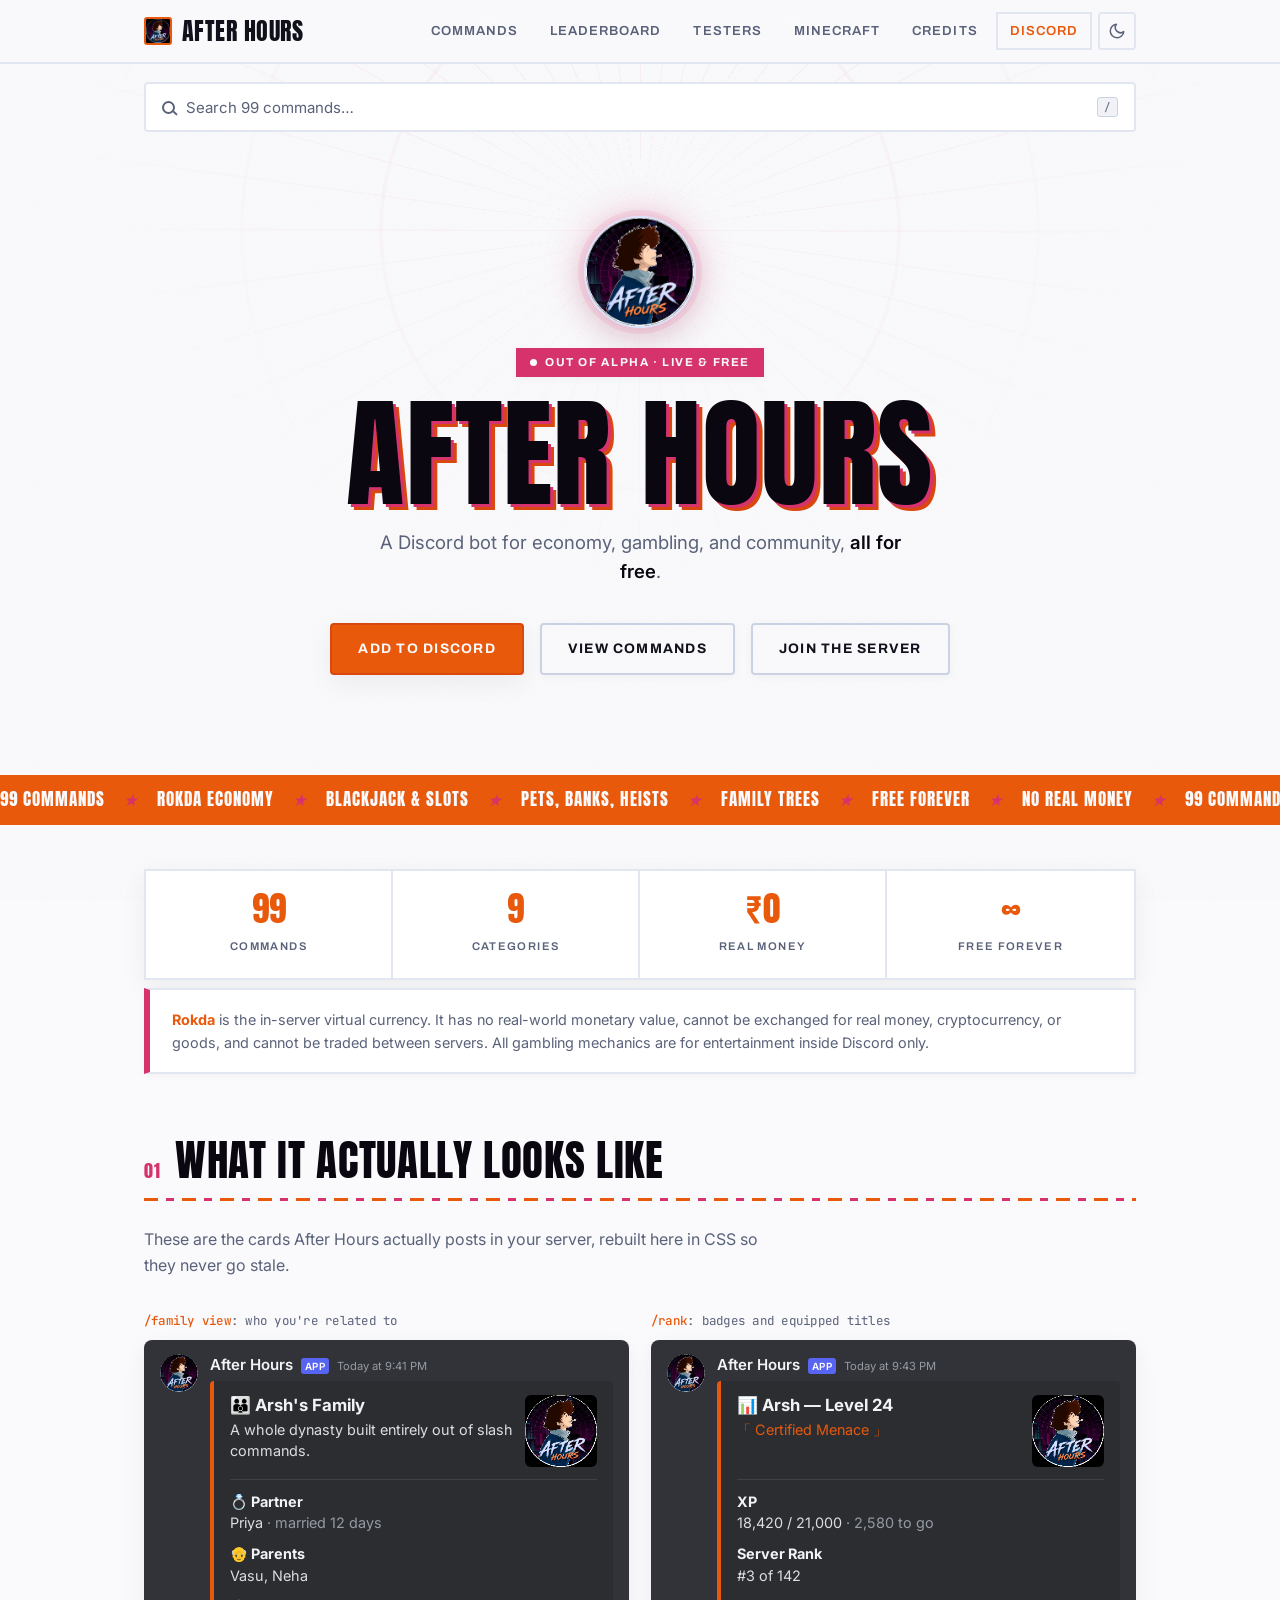
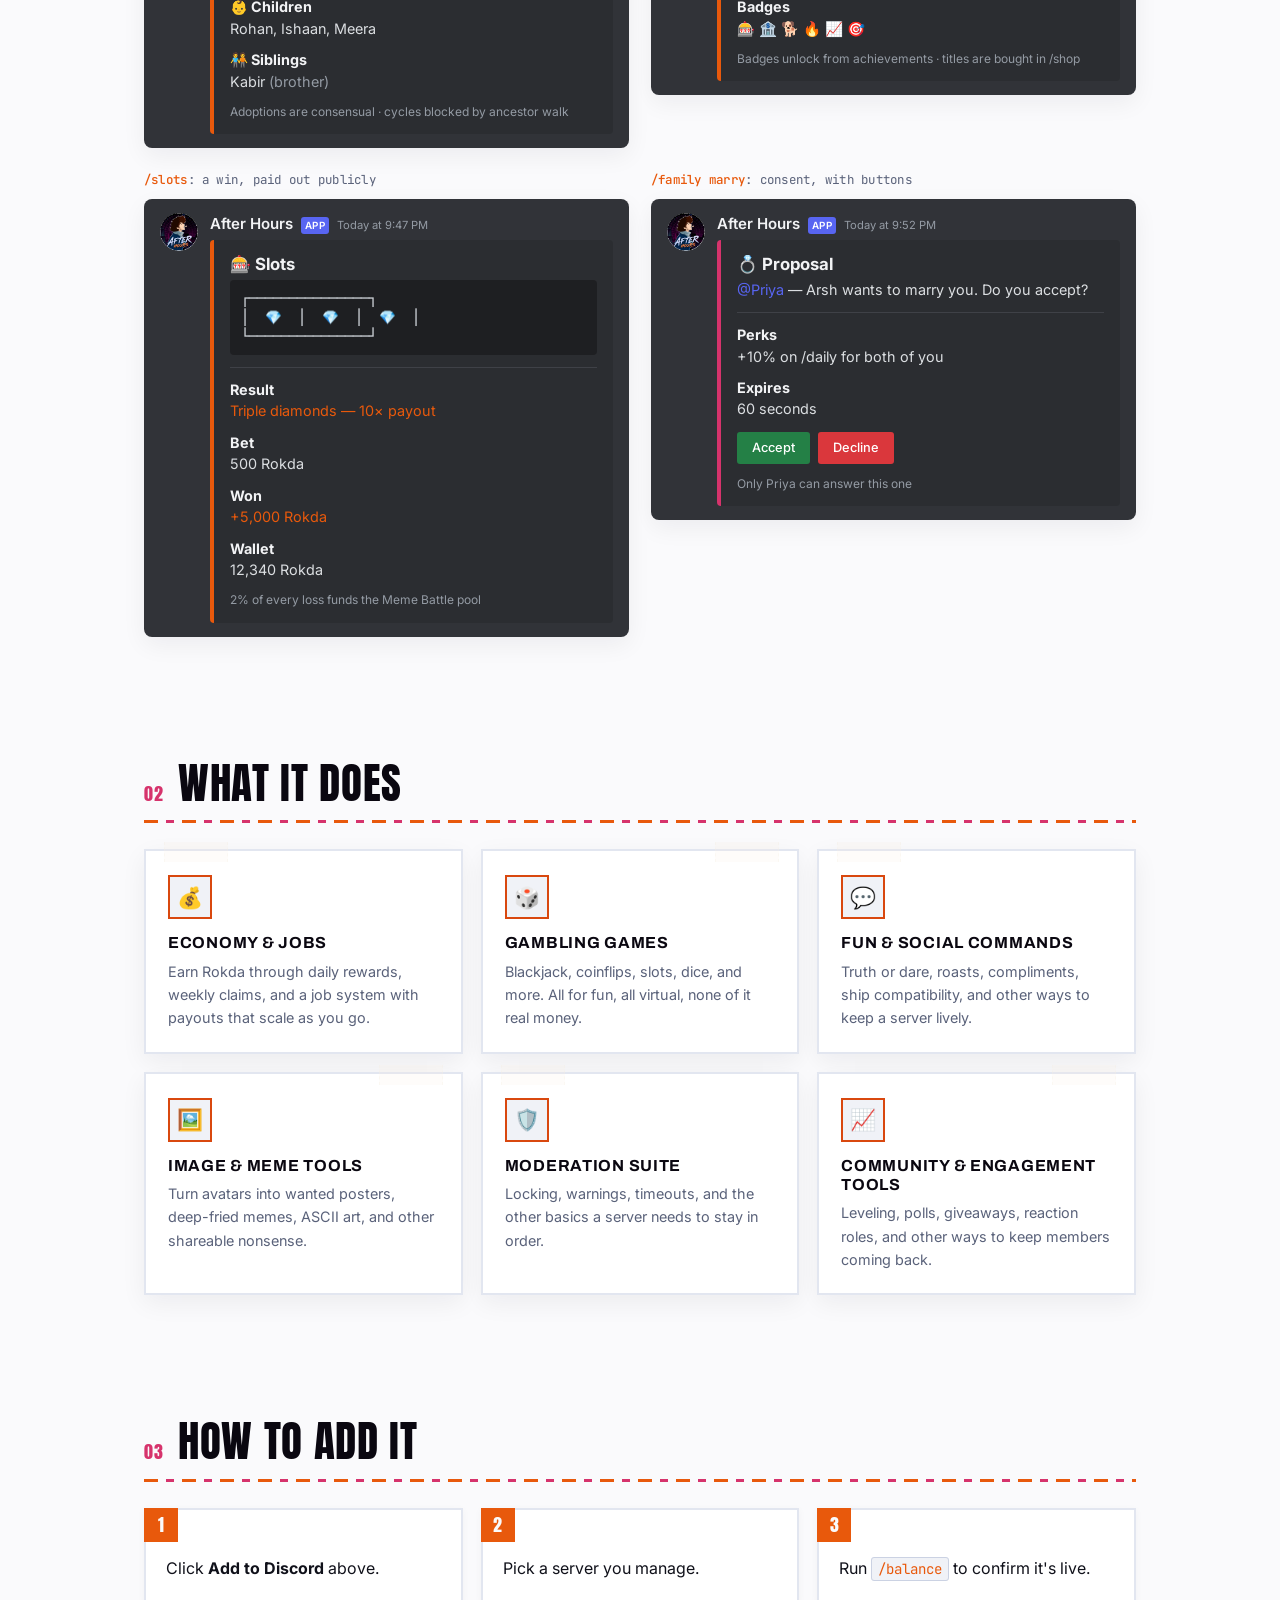
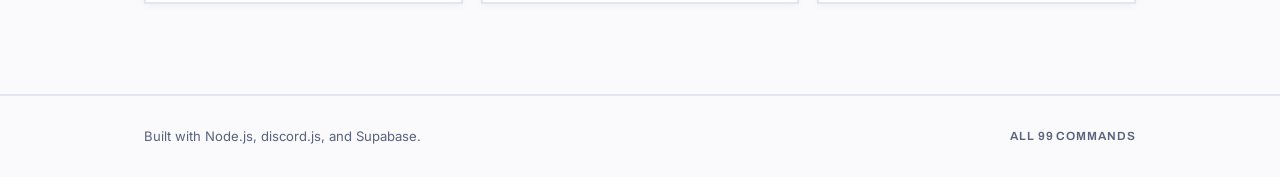
==== commit 5db3ebdf: "Sync commands.html/index.html with the bot's real command list Found by the bot repo's new test-webs" ====
--- a/index.html
+++ b/index.html
@@ -5,7 +5,7 @@
   <meta name="viewport" content="width=device-width, initial-scale=1.0" />
   <script>(function(){try{var t=localStorage.getItem('ah-theme')||(matchMedia('(prefers-color-scheme: light)').matches?'light':'dark');document.documentElement.setAttribute('data-theme',t);}catch(e){}})();</script>
   <title>After Hours: A Discord Bot for Economy, Gambling &amp; Community</title>
-  <meta name="description" content="After Hours is a Discord bot for economy, gambling, and community, without taking itself seriously. 98 commands, free forever." />
+  <meta name="description" content="After Hours is a Discord bot for economy, gambling, and community, without taking itself seriously. 99 commands, free forever." />
 
   <!-- Link previews. og:image is an absolute URL because Discord, Twitter and
        iMessage all fetch it without a page context — a relative path silently
@@ -18,7 +18,7 @@
   <meta property="og:site_name" content="After Hours" />
   <meta property="og:url" content="https://afterhours.arshnah.in/" />
   <meta property="og:title" content="After Hours: A Discord Bot for Economy, Gambling &amp; Community" />
-  <meta property="og:description" content="After Hours is a Discord bot for economy, gambling, and community. 98 commands, free forever." />
+  <meta property="og:description" content="After Hours is a Discord bot for economy, gambling, and community. 99 commands, free forever." />
   <meta property="og:image" content="https://afterhours.arshnah.in/assets/og.png" />
   <meta property="og:image:width" content="1200" />
   <meta property="og:image:height" content="630" />
@@ -26,7 +26,7 @@
 
   <meta name="twitter:card" content="summary_large_image" />
   <meta name="twitter:title" content="After Hours: A Discord Bot for Economy, Gambling &amp; Community" />
-  <meta name="twitter:description" content="After Hours is a Discord bot for economy, gambling, and community. 98 commands, free forever." />
+  <meta name="twitter:description" content="After Hours is a Discord bot for economy, gambling, and community. 99 commands, free forever." />
   <meta name="twitter:image" content="https://afterhours.arshnah.in/assets/og.png" />
 
 
@@ -67,7 +67,7 @@
   <div class="search-trigger-wrap">
     <button type="button" class="search-trigger" id="search-trigger">
       <span class="mag" aria-hidden="true"></span>
-      <span class="grow">Search 98 commands…</span>
+      <span class="grow">Search 99 commands…</span>
       <kbd>/</kbd>
     </button>
   </div>
@@ -94,15 +94,15 @@
          Edit one span, edit the other to match. -->
     <div class="ticker" aria-hidden="true">
       <div class="ticker-track" id="ticker-track">
-        <span>90 Commands<i class="sep">★</i>Rokda Economy<i class="sep">★</i>Blackjack &amp; Slots<i class="sep">★</i>Pets, Banks, Heists<i class="sep">★</i>Family Trees<i class="sep">★</i>Free Forever<i class="sep">★</i>No Real Money<i class="sep">★</i></span>
-        <span>90 Commands<i class="sep">★</i>Rokda Economy<i class="sep">★</i>Blackjack &amp; Slots<i class="sep">★</i>Pets, Banks, Heists<i class="sep">★</i>Family Trees<i class="sep">★</i>Free Forever<i class="sep">★</i>No Real Money<i class="sep">★</i></span>
+        <span>99 Commands<i class="sep">★</i>Rokda Economy<i class="sep">★</i>Blackjack &amp; Slots<i class="sep">★</i>Pets, Banks, Heists<i class="sep">★</i>Family Trees<i class="sep">★</i>Free Forever<i class="sep">★</i>No Real Money<i class="sep">★</i></span>
+        <span>99 Commands<i class="sep">★</i>Rokda Economy<i class="sep">★</i>Blackjack &amp; Slots<i class="sep">★</i>Pets, Banks, Heists<i class="sep">★</i>Family Trees<i class="sep">★</i>Free Forever<i class="sep">★</i>No Real Money<i class="sep">★</i></span>
       </div>
     </div>
 
     <section class="stats-section" style="padding-top:44px;padding-bottom:0;">
       <div class="container">
         <div class="stat-strip" data-reveal>
-          <div><span class="n" data-stat="commands">90</span><span class="l">Commands</span></div>
+          <div><span class="n" data-stat="commands">99</span><span class="l">Commands</span></div>
           <div><span class="n">9</span><span class="l">Categories</span></div>
           <div><span class="n">₹0</span><span class="l">Real Money</span></div>
           <div><span class="n">∞</span><span class="l">Free Forever</span></div>
@@ -314,7 +314,7 @@
   <footer class="site-footer">
     <div class="container">
       <span>Built with Node.js, discord.js, and Supabase.</span>
-      <a href="commands.html">All 98 Commands</a>
+      <a href="commands.html">All 99 Commands</a>
     </div>
   </footer>
 
--- a/styles.css
+++ b/styles.css
@@ -2122,6 +2122,117 @@
   margin-top: 12px;
 }
 
+/* ── Server Activity charts ──────────────────────────────────────────────
+   Plain SVG, generated in script.js — no chart library, matching the rest
+   of the site's zero-dependency build. */
+
+.activity-stats {
+  display: flex;
+  flex-wrap: wrap;
+  gap: 12px;
+  margin: 4px 0 22px;
+}
+
+.activity-stat {
+  flex: 1 1 160px;
+  padding: 14px 16px;
+  background: var(--ink-raise);
+  border: 2px solid var(--rule);
+  box-shadow: var(--shadow-sm);
+  text-align: center;
+}
+
+.activity-stat b {
+  display: block;
+  font-family: var(--font-display);
+  font-size: 1.7rem;
+  color: var(--gold);
+  line-height: 1.1;
+}
+
+.activity-stat span {
+  font-size: 0.76rem;
+  color: var(--text-muted);
+  text-transform: uppercase;
+  letter-spacing: 0.06em;
+}
+
+.chart-card {
+  background: var(--ink-raise);
+  border: 2px solid var(--rule);
+  box-shadow: var(--shadow-md);
+  padding: 18px 20px 14px;
+  margin-bottom: 18px;
+}
+
+.chart-title {
+  font-family: var(--font-heading);
+  font-size: 0.82rem;
+  font-weight: 700;
+  text-transform: uppercase;
+  letter-spacing: 0.08em;
+  color: var(--text-muted);
+  margin: 0 0 12px;
+}
+
+.chart-grid {
+  display: grid;
+  grid-template-columns: 1fr 1fr;
+  gap: 18px;
+}
+
+.chart-grid .chart-card {
+  margin-bottom: 0;
+}
+
+.chart-wrap {
+  min-height: 160px;
+  display: flex;
+  align-items: center;
+  justify-content: center;
+}
+
+.chart-svg {
+  width: 100%;
+  height: auto;
+  display: block;
+  overflow: visible;
+}
+
+.chart-area {
+  fill: rgba(var(--gold-rgb), 0.16);
+  stroke: none;
+}
+
+.chart-line {
+  fill: none;
+  stroke: var(--gold);
+  stroke-width: 2;
+  stroke-linejoin: round;
+  stroke-linecap: round;
+}
+
+.chart-bar {
+  fill: var(--gold);
+  transition: fill var(--t-fast);
+}
+
+.chart-bar:hover {
+  fill: var(--vermilion);
+}
+
+.chart-axis {
+  fill: var(--text-muted);
+  font-family: var(--font-mono);
+  font-size: 9px;
+}
+
+@media (max-width: 700px) {
+  .chart-grid {
+    grid-template-columns: 1fr;
+  }
+}
+
 @media (max-width: 700px) {
   .board-page { padding: 24px 18px 64px; }
   .board-row { gap: 10px; padding: 11px 12px; }
